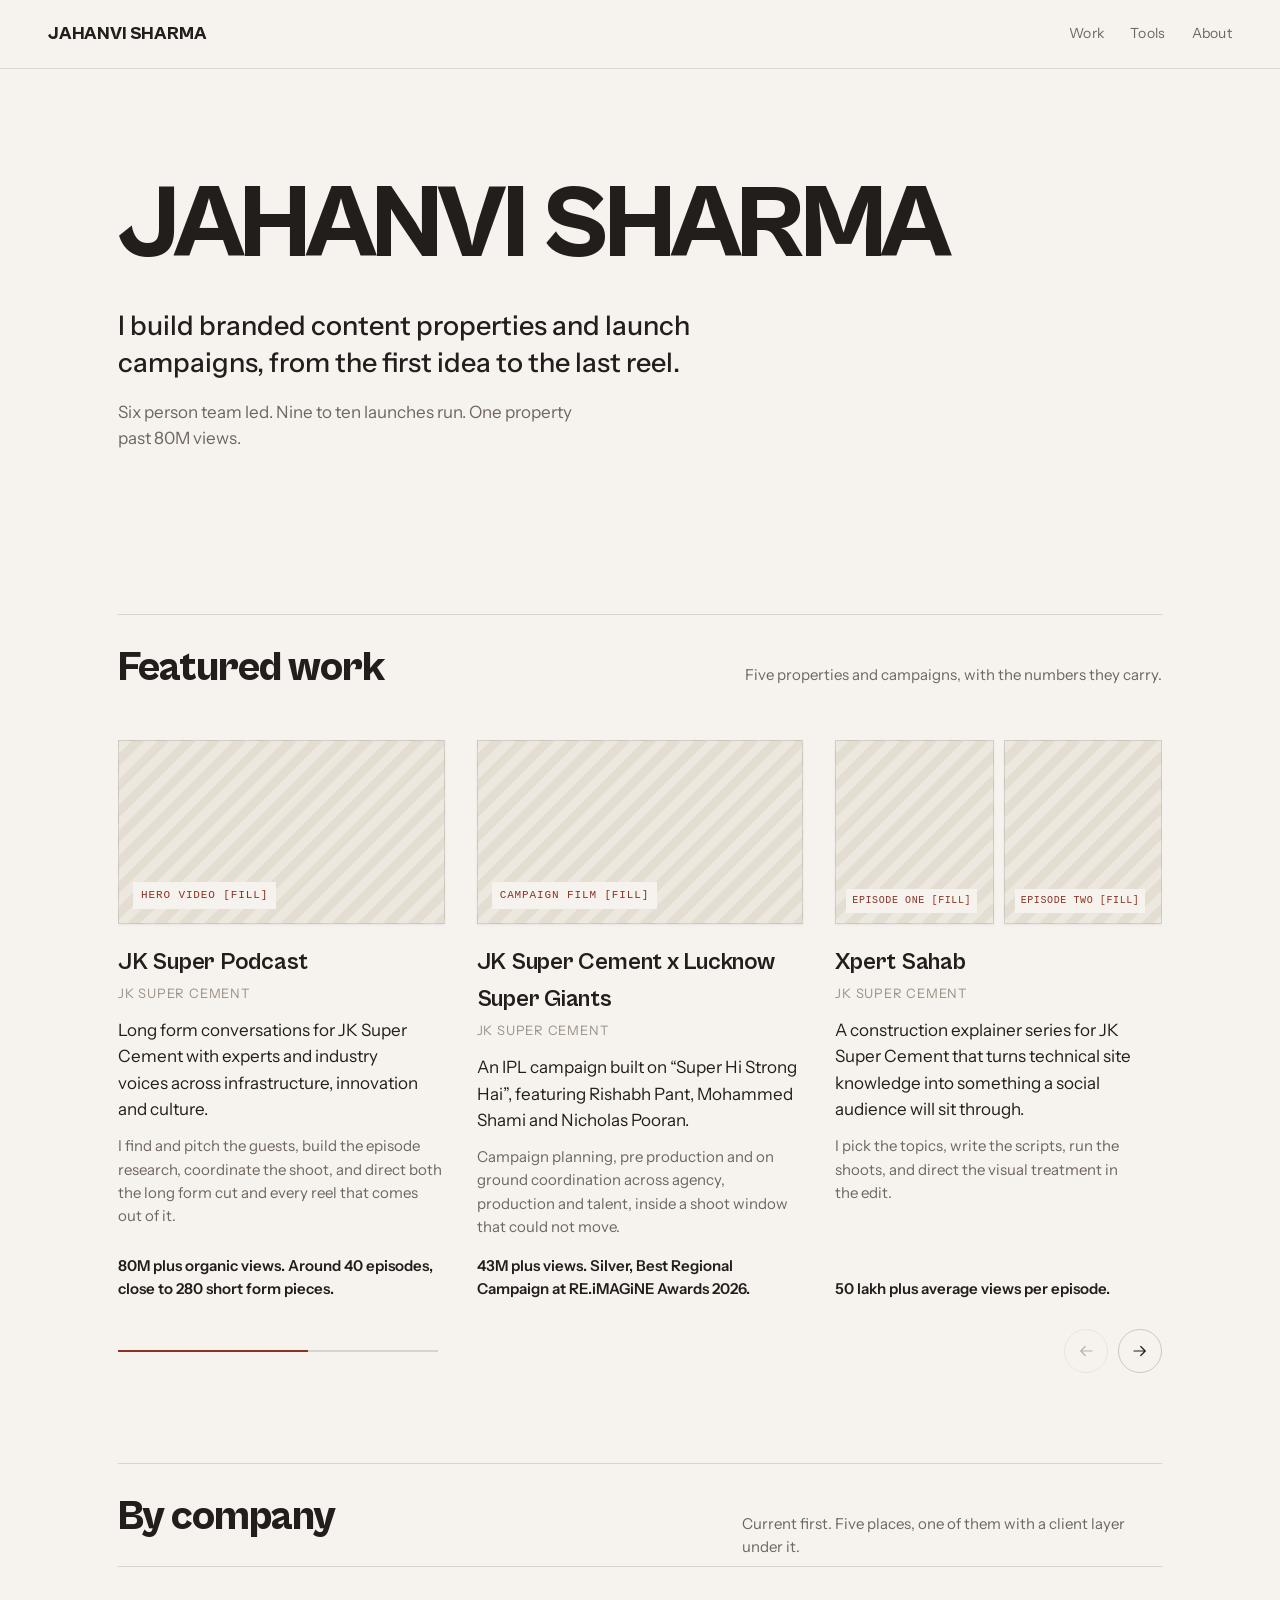
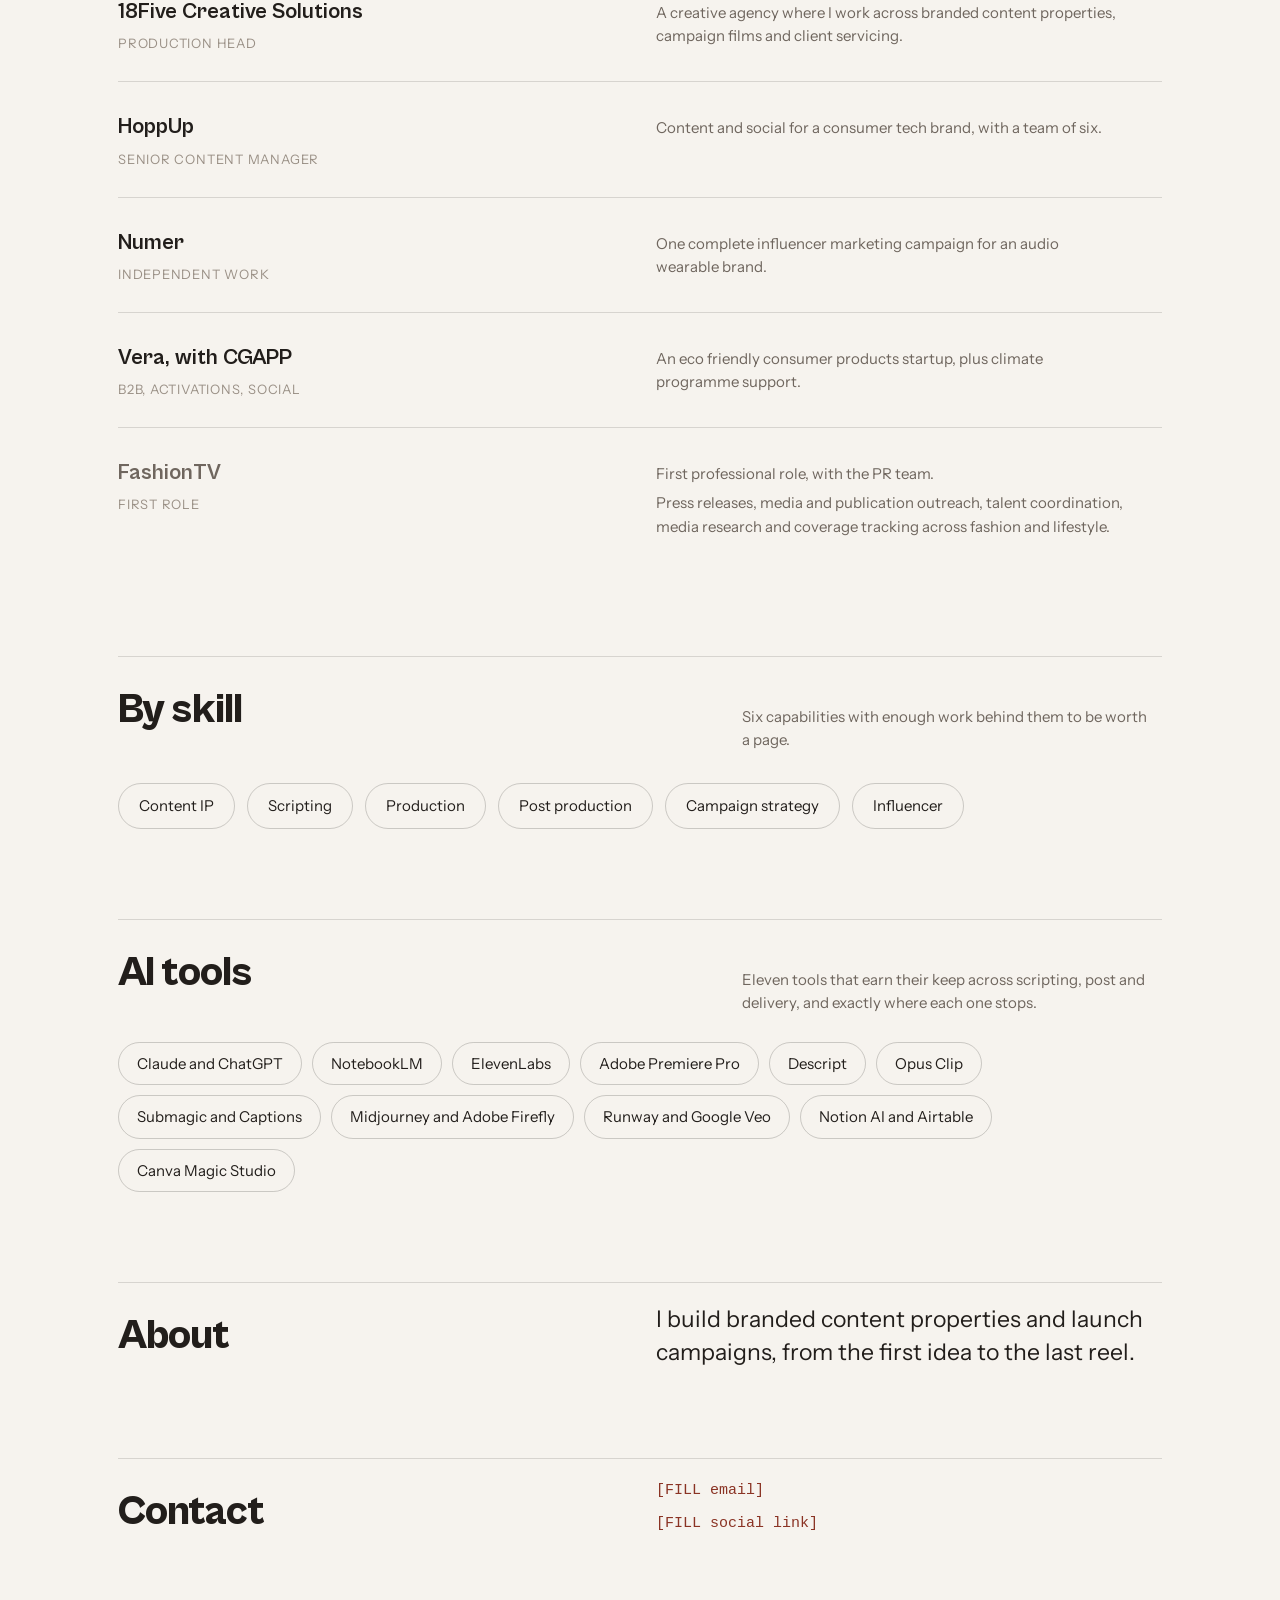
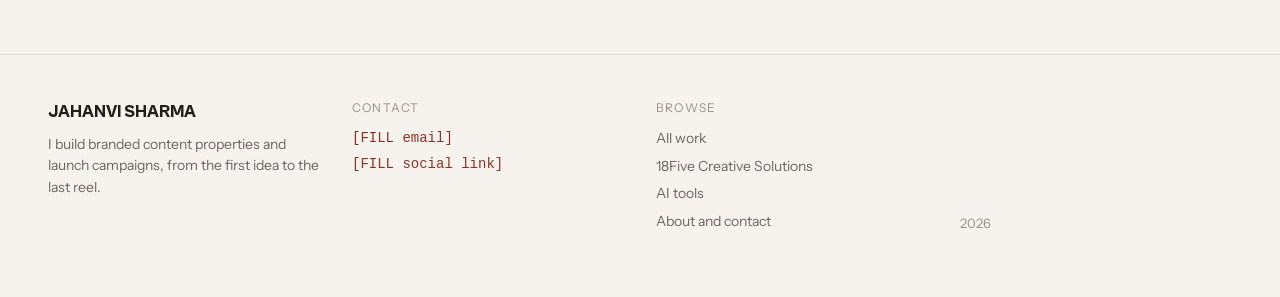
==== public/index.html @ f98a10fe "Turn Featured work into a carousel Replaces the two row grid of tiles with a horizontal slider. Scro" ====
<!doctype html>
<html lang="en-IN">
<head>
  <meta charset="utf-8">
  <meta name="viewport" content="width=device-width, initial-scale=1">
  <title>Jahanvi Sharma | Branded content and launch campaigns</title>
  <meta name="description" content="I build branded content properties and launch campaigns, from the first idea to the last reel.">
  <meta name="color-scheme" content="light">
  <meta name="theme-color" content="#f6f3ee">

  <meta property="og:type" content="website">
  <meta property="og:title" content="Jahanvi Sharma">
  <meta property="og:description" content="I build branded content properties and launch campaigns, from the first idea to the last reel.">
  <!-- The Netlify build writes the site address in front of this path (see netlify.toml). -->
  <meta property="og:image" content="%SITE_URL%/og-image.png">
  <meta property="og:image:width" content="1200">
  <meta property="og:image:height" content="630">
  <meta property="og:image:alt" content="Jahanvi Sharma. I build branded content properties and launch campaigns, from the first idea to the last reel.">
  <meta name="twitter:card" content="summary_large_image">

  <link rel="icon" href="favicon.ico" sizes="32x32">
  <link rel="icon" href="favicon.svg" type="image/svg+xml">
  <link rel="apple-touch-icon" href="apple-touch-icon.png">

  <link rel="preload" href="assets/fonts/cabinet-grotesk-800.woff2" as="font" type="font/woff2" crossorigin>
  <link rel="preload" href="assets/fonts/instrument-sans-latin.woff2" as="font" type="font/woff2" crossorigin>
  <link rel="stylesheet" href="assets/css/styles.css">
</head>
<body>
  <a class="skip-link" href="#main">Skip to content</a>

  <header class="site-header">
    <a class="brand" href="#top">Jahanvi Sharma</a>
    <nav class="site-nav" aria-label="Primary">
      <a href="#work">Work</a>
      <a href="#tools">Tools</a>
      <a href="#about">About</a>
    </nav>
  </header>

  <main id="main" class="container">
    <section class="hero rise">
      <h1 class="hero__title">Jahanvi Sharma</h1>
      <p class="hero__lede">I build branded content properties and launch campaigns, from the first idea to the last reel.</p>
      <p class="hero__meta">Six person team led. Nine to ten launches run. One property past 80M views.</p>
    </section>

    <section id="work" class="section work rise" style="--delay: 200ms">
      <div class="section-head">
        <h2 class="section-title">Featured work</h2>
        <p class="section-note">Five properties and campaigns, with the numbers they carry.</p>
      </div>

      <div class="carousel">
        <div class="carousel__track" id="work-track" role="group" aria-label="Featured work" tabindex="0">
          <article class="project">
            <div class="media">
              <span class="media__label">hero video [FILL]</span>
            </div>
            <h3 class="project__title">JK Super Podcast</h3>
            <p class="label">JK Super Cement</p>
            <p class="project__summary">Long form conversations for JK Super Cement with experts and industry voices across infrastructure, innovation and culture.</p>
            <p class="project__role">I find and pitch the guests, build the episode research, coordinate the shoot, and direct both the long form cut and every reel that comes out of it.</p>
            <p class="project__result">80M plus organic views. Around 40 episodes, close to 280 short form pieces.</p>
          </article>

          <article class="project">
            <div class="media">
              <span class="media__label">campaign film [FILL]</span>
            </div>
            <h3 class="project__title">JK Super Cement x Lucknow Super Giants</h3>
            <p class="label">JK Super Cement</p>
            <p class="project__summary">An IPL campaign built on “Super Hi Strong Hai”, featuring Rishabh Pant, Mohammed Shami and Nicholas Pooran.</p>
            <p class="project__role">Campaign planning, pre production and on ground coordination across agency, production and talent, inside a shoot window that could not move.</p>
            <p class="project__result">43M plus views. Silver, Best Regional Campaign at RE.iMAGiNE Awards 2026.</p>
          </article>

          <article class="project">
            <div class="media-pair">
              <div class="media">
                <span class="media__label">episode one [FILL]</span>
              </div>
              <div class="media">
                <span class="media__label">episode two [FILL]</span>
              </div>
            </div>
            <h3 class="project__title">Xpert Sahab</h3>
            <p class="label">JK Super Cement</p>
            <p class="project__summary">A construction explainer series for JK Super Cement that turns technical site knowledge into something a social audience will sit through.</p>
            <p class="project__role">I pick the topics, write the scripts, run the shoots, and direct the visual treatment in the edit.</p>
            <p class="project__result">50 lakh plus average views per episode.</p>
          </article>

          <article class="project">
            <div class="media">
              <span class="media__label">series film [FILL]</span>
            </div>
            <h3 class="project__title">Shade Shastra</h3>
            <p class="label">JK Maxx Paints</p>
            <p class="project__summary">An original series for JK Maxx Paints decoding the stories, psychology and cultural meaning behind colours.</p>
            <p class="project__role">Built the format from an open colour brief, then scripted the episodes, ran the shoots and directed the visual language.</p>
            <p class="project__result">Original property. 45 episodes.</p>
          </article>

          <article class="project">
            <div class="media">
              <span class="media__label">launch creative [FILL]</span>
            </div>
            <h3 class="project__title">HoppUp</h3>
            <p class="label">Senior Content Manager</p>
            <p class="project__summary">Led content and social for a consumer tech brand, managing a team of six across social media, content and video editing.</p>
            <p class="project__role">Ran nine to ten product launch campaigns end to end, from teaser through launch to sustenance, plus influencer and ad creative.</p>
            <p class="project__result">2K to 12K plus followers, grown organically.</p>
          </article>

          <!-- Off by default in the design. Remove "hidden" to feature Numer as a sixth card. -->
          <article class="project" hidden>
            <div class="media">
              <span class="media__label">creator content [FILL]</span>
            </div>
            <h3 class="project__title">Numer</h3>
            <p class="label">Independent work</p>
            <p class="project__summary">An audio wearable brand. I ran a complete influencer marketing campaign, from brief to execution.</p>
            <p class="project__role">Creator identification and shortlisting, campaign planning, briefs, coordination and review of deliverables.</p>
            <p class="project__result">Around 50 creators, including Techno Sapien and Lazy Tech.</p>
          </article>
        </div>

        <!-- Shown by carousel.js. Without scripting the track still scrolls and swipes. -->
        <div class="carousel__controls" hidden>
          <div class="carousel__progress"><span class="carousel__bar"></span></div>
          <div class="carousel__buttons">
            <button class="carousel__button carousel__button--prev" type="button" aria-controls="work-track" aria-label="Previous projects">
              <svg viewBox="0 0 24 24" width="18" height="18" fill="none" stroke="currentColor" stroke-width="1.6" stroke-linecap="round" stroke-linejoin="round" aria-hidden="true" focusable="false"><path d="M4 12h15M13 6l6 6-6 6"/></svg>
            </button>
            <button class="carousel__button" type="button" aria-controls="work-track" aria-label="Next projects">
              <svg viewBox="0 0 24 24" width="18" height="18" fill="none" stroke="currentColor" stroke-width="1.6" stroke-linecap="round" stroke-linejoin="round" aria-hidden="true" focusable="false"><path d="M4 12h15M13 6l6 6-6 6"/></svg>
            </button>
          </div>
        </div>
      </div>

      <!-- Points at a page that was not in the design export. Remove "hidden" once it exists. -->
      <p class="more" hidden><a class="text-link" href="work/">See all nine projects</a></p>
    </section>

    <section id="companies" class="section companies rise" style="--delay: 280ms">
      <div class="section-head">
        <h2 class="section-title">By company</h2>
        <p class="section-note">Current first. Five places, one of them with a client layer under it.</p>
      </div>

      <ul role="list">
        <li class="company">
          <div>
            <h3 class="company__name">18Five Creative Solutions</h3>
            <p class="label">Production Head</p>
          </div>
          <div class="company__about">
            <p>A creative agency where I work across branded content properties, campaign films and client servicing.</p>
          </div>
        </li>
        <li class="company">
          <div>
            <h3 class="company__name">HoppUp</h3>
            <p class="label">Senior Content Manager</p>
          </div>
          <div class="company__about">
            <p>Content and social for a consumer tech brand, with a team of six.</p>
          </div>
        </li>
        <li class="company">
          <div>
            <h3 class="company__name">Numer</h3>
            <p class="label">Independent work</p>
          </div>
          <div class="company__about">
            <p>One complete influencer marketing campaign for an audio wearable brand.</p>
          </div>
        </li>
        <li class="company">
          <div>
            <h3 class="company__name">Vera, with CGAPP</h3>
            <p class="label">B2B, activations, social</p>
          </div>
          <div class="company__about">
            <p>An eco friendly consumer products startup, plus climate programme support.</p>
          </div>
        </li>
        <li class="company">
          <div>
            <h3 class="company__name company__name--past">FashionTV</h3>
            <p class="label">First role</p>
          </div>
          <div class="company__about">
            <p>First professional role, with the PR team.</p>
            <p>Press releases, media and publication outreach, talent coordination, media research and coverage tracking across fashion and lifestyle.</p>
          </div>
        </li>
      </ul>
    </section>

    <section id="skills" class="section skills rise" style="--delay: 340ms">
      <div class="section-head">
        <h2 class="section-title">By skill</h2>
        <p class="section-note">Six capabilities with enough work behind them to be worth a page.</p>
      </div>

      <ul class="pills" role="list">
        <li class="pill">Content IP</li>
        <li class="pill">Scripting</li>
        <li class="pill">Production</li>
        <li class="pill">Post production</li>
        <li class="pill">Campaign strategy</li>
        <li class="pill">Influencer</li>
      </ul>
    </section>

    <section id="tools" class="section tools rise" style="--delay: 400ms">
      <div class="section-head">
        <h2 class="section-title">AI tools</h2>
        <p class="section-note">Eleven tools that earn their keep across scripting, post and delivery, and exactly where each one stops.</p>
      </div>

      <ul class="pills" role="list">
        <li class="pill">Claude and ChatGPT</li>
        <li class="pill">NotebookLM</li>
        <li class="pill">ElevenLabs</li>
        <li class="pill">Adobe Premiere Pro</li>
        <li class="pill">Descript</li>
        <li class="pill">Opus Clip</li>
        <li class="pill">Submagic and Captions</li>
        <li class="pill">Midjourney and Adobe Firefly</li>
        <li class="pill">Runway and Google Veo</li>
        <li class="pill">Notion AI and Airtable</li>
        <li class="pill">Canva Magic Studio</li>
      </ul>

      <!-- Points at a page that was not in the design export. Remove "hidden" once it exists. -->
      <p class="more" hidden><a class="text-link" href="tools/">How I use them</a></p>
    </section>

    <section id="about" class="section about rise" style="--delay: 460ms">
      <div class="split">
        <h2 class="section-title">About</h2>
        <div>
          <p class="about__text">I build branded content properties and launch campaigns, from the first idea to the last reel.</p>
          <!-- Points at a page that was not in the design export. Remove "hidden" once it exists. -->
          <p class="more" hidden><a class="text-link" href="about/">Read the longer version</a></p>
        </div>
      </div>
    </section>

    <section id="contact" class="section contact rise" style="--delay: 520ms">
      <div class="split">
        <h2 class="section-title">Contact</h2>
        <div>
          <p class="contact__line">[FILL email]</p>
          <p class="contact__line">[FILL social link]</p>
          <!-- Add the PDF at this path, then remove "hidden". -->
          <a class="button" href="assets/jahanvi-sharma-resume.pdf" download hidden>Download resume</a>
        </div>
      </div>
    </section>
  </main>

  <footer class="site-footer">
    <div>
      <p class="footer__name">Jahanvi Sharma</p>
      <p class="footer__tagline">I build branded content properties and launch campaigns, from the first idea to the last reel.</p>
    </div>
    <div class="footer__contact">
      <p class="footer__heading">Contact</p>
      <p class="footer__contact-line">[FILL email]</p>
      <p class="footer__contact-line">[FILL social link]</p>
    </div>
    <nav class="footer__links" aria-label="Footer">
      <p class="footer__heading">Browse</p>
      <a href="#work">All work</a>
      <a href="#companies">18Five Creative Solutions</a>
      <a href="#tools">AI tools</a>
      <a href="#about">About and contact</a>
    </nav>
    <div class="footer__year">
      <p>2026</p>
    </div>
  </footer>
  <script src="assets/js/carousel.js" defer></script>
</body>
</html>
---- public/assets/css/styles.css ----
/* Instrument Sans is a variable font: one file per subset covers 400 to 700. */
@font-face {
  font-family: "Instrument Sans";
  font-style: normal;
  font-weight: 400 700;
  font-display: swap;
  src: url("../fonts/instrument-sans-latin-ext.woff2") format("woff2");
  unicode-range: U+0100-02BA, U+02BD-02C5, U+02C7-02CC, U+02CE-02D7, U+02DD-02FF, U+0304, U+0308, U+0329, U+1D00-1DBF, U+1E00-1E9F, U+1EF2-1EFF, U+2020, U+20A0-20AB, U+20AD-20C0, U+2113, U+2C60-2C7F, U+A720-A7FF;
}

@font-face {
  font-family: "Instrument Sans";
  font-style: normal;
  font-weight: 400 700;
  font-display: swap;
  src: url("../fonts/instrument-sans-latin.woff2") format("woff2");
  unicode-range: U+0000-00FF, U+0131, U+0152-0153, U+02BB-02BC, U+02C6, U+02DA, U+02DC, U+0304, U+0308, U+0329, U+2000-206F, U+20AC, U+2122, U+2191, U+2193, U+2212, U+2215, U+FEFF, U+FFFD;
}

@font-face {
  font-family: "Cabinet Grotesk";
  font-style: normal;
  font-weight: 700;
  font-display: swap;
  src: url("../fonts/cabinet-grotesk-700.woff2") format("woff2");
}

@font-face {
  font-family: "Cabinet Grotesk";
  font-style: normal;
  font-weight: 800;
  font-display: swap;
  src: url("../fonts/cabinet-grotesk-800.woff2") format("woff2");
}

:root {
  --bg: #f6f3ee;
  --fg: #221e1b;
  --accent: #8a3324;
  --muted: #6f665e;
  --subtle: #9a9086;
  --tint: #efe9e0;
  --stripe-a: #ece7df;
  --stripe-b: #e3ddd2;
  --rule: rgba(34, 30, 27, 0.14);
  --rule-light: rgba(34, 30, 27, 0.12);
  --outline: rgba(34, 30, 27, 0.2);

  --font-display: "Cabinet Grotesk", "Instrument Sans", sans-serif;
  --font-body: "Instrument Sans", ui-sans-serif, system-ui, sans-serif;
  --font-mono: ui-monospace, SFMono-Regular, Menlo, Consolas, "Liberation Mono", monospace;

  --gutter: clamp(24px, 5vw, 48px);
  --ease-out: cubic-bezier(0.2, 0.7, 0.2, 1);
}

/* Base */

*,
*::before,
*::after {
  box-sizing: border-box;
}

[hidden] {
  display: none !important;
}

html {
  -webkit-text-size-adjust: 100%;
  text-size-adjust: 100%;
}

@media (prefers-reduced-motion: no-preference) {
  html {
    scroll-behavior: smooth;
  }
}

body {
  margin: 0;
  background: var(--bg);
  color: var(--fg);
  font-family: var(--font-body);
  font-size: 17px;
  line-height: 1.55;
  text-wrap: pretty;
  -webkit-font-smoothing: antialiased;
  -moz-osx-font-smoothing: grayscale;
}

h1,
h2,
h3,
p {
  margin: 0;
}

ul {
  margin: 0;
  padding: 0;
  list-style: none;
}

a {
  color: inherit;
  text-decoration: none;
}

a:hover {
  color: var(--accent);
}

:focus-visible {
  outline: 2px solid var(--accent);
  outline-offset: 3px;
}

.skip-link {
  position: absolute;
  top: 12px;
  left: 12px;
  z-index: 10;
  padding: 10px 16px;
  background: var(--fg);
  color: var(--bg);
  font-size: 14px;
  transform: translateY(-200%);
}

.skip-link:focus {
  transform: none;
}

.skip-link:hover {
  color: var(--bg);
}

@keyframes rise {
  from {
    opacity: 0;
    transform: translateY(20px);
  }
  to {
    opacity: 1;
    transform: none;
  }
}

.rise {
  animation: rise 700ms var(--ease-out) both;
  animation-delay: var(--delay, 0ms);
}

@media (prefers-reduced-motion: reduce) {
  .rise {
    animation: none;
  }
}

/* Header */

.site-header {
  display: flex;
  flex-wrap: wrap;
  align-items: center;
  justify-content: space-between;
  gap: 24px;
  padding: 20px var(--gutter);
  border-bottom: 1px solid var(--rule-light);
}

.brand {
  font-family: var(--font-display);
  font-weight: 800;
  font-size: 18px;
  letter-spacing: -0.01em;
  text-transform: uppercase;
}

.site-nav {
  display: flex;
  gap: 26px;
  color: var(--muted);
  font-size: 14px;
  letter-spacing: 0.02em;
}

/* Layout */

.container {
  max-width: 1140px;
  margin: 0 auto;
  padding: 0 var(--gutter);
}

.section {
  padding-top: clamp(72px, 10vh, 120px);
}

.section-head {
  display: flex;
  flex-wrap: wrap;
  align-items: baseline;
  justify-content: space-between;
  gap: 12px 32px;
  margin-bottom: 40px;
  padding-top: 20px;
  border-top: 1px solid var(--rule);
}

.companies .section-head {
  margin-bottom: 8px;
}

.skills .section-head {
  margin-bottom: 32px;
}

.tools .section-head {
  margin-bottom: 28px;
}

.section-title {
  font-family: var(--font-display);
  font-weight: 800;
  font-size: clamp(28px, 4vw, 42px);
  letter-spacing: -0.02em;
}

.section-note {
  max-width: 42ch;
  color: var(--muted);
  font-size: 15px;
}

/* A heading on the left, content on the right. Used by About and Contact. */
.split {
  display: grid;
  grid-template-columns: repeat(auto-fit, minmax(min(280px, 100%), 1fr));
  gap: 32px;
  padding-top: 20px;
  border-top: 1px solid var(--rule);
}

.label {
  color: var(--subtle);
  font-size: 13px;
  letter-spacing: 0.06em;
  text-transform: uppercase;
}

.text-link {
  padding-bottom: 2px;
  border-bottom: 1px solid var(--accent);
  color: var(--accent);
}

.more {
  font-size: 15px;
}

/* Hero */

.hero {
  padding: clamp(72px, 12vh, 140px) 0 clamp(56px, 8vh, 96px);
}

.hero__title {
  max-width: 14ch;
  margin-bottom: 32px;
  font-family: var(--font-display);
  font-weight: 800;
  font-size: clamp(48px, 9vw, 104px);
  line-height: 0.94;
  letter-spacing: -0.03em;
  text-transform: uppercase;
}

.hero__lede {
  max-width: 34ch;
  margin-bottom: 18px;
  font-size: clamp(20px, 2.4vw, 27px);
  font-weight: 500;
  line-height: 1.38;
}

.hero__meta {
  max-width: 44ch;
  color: var(--muted);
}

/* Featured work */

/* Carousel. Scrolling and snapping are native, so it works without scripting;
   carousel.js adds the buttons and the progress bar. --cards is how many fit. */
.carousel {
  --cards: 1;
  --card-gap: 32px;
}

@media (min-width: 700px) {
  .carousel {
    --cards: 2;
  }
}

@media (min-width: 1060px) {
  .carousel {
    --cards: 3;
  }
}

.carousel__track {
  position: relative;
  display: flex;
  align-items: start;
  gap: var(--card-gap);
  overflow-x: auto;
  overflow-y: hidden;
  scroll-snap-type: x mandatory;
  overscroll-behavior-inline: contain;
}

/* With more than one card in view, match their heights so the result lines
   sit on one line, as they do in the design. One card in view needs no
   alignment, and stretching would strand the result line at the bottom. */
@media (min-width: 700px) {
  .carousel__track {
    align-items: stretch;
  }
}

@media (prefers-reduced-motion: no-preference) {
  .carousel__track {
    scroll-behavior: smooth;
  }
}

/* The native scrollbar goes only once the buttons and progress bar replace it. */
.carousel.is-ready .carousel__track {
  scrollbar-width: none;
}

.carousel.is-ready .carousel__track::-webkit-scrollbar {
  display: none;
}

.carousel__track > .project {
  flex: 0 0 calc((100% - (var(--cards) - 1) * var(--card-gap)) / var(--cards));
  scroll-snap-align: start;
}

.carousel__controls {
  display: flex;
  align-items: center;
  justify-content: space-between;
  gap: 24px;
  margin-top: 28px;
}

.carousel__progress {
  position: relative;
  flex: 1;
  max-width: 320px;
  height: 2px;
  background: var(--rule);
}

.carousel__bar {
  position: absolute;
  top: 0;
  bottom: 0;
  left: 0;
  width: 100%;
  background: var(--accent);
}

.carousel__buttons {
  display: flex;
  gap: 10px;
}

.carousel__button {
  display: grid;
  place-items: center;
  width: 44px;
  height: 44px;
  padding: 0;
  border: 1px solid var(--outline);
  border-radius: 999px;
  background: none;
  color: inherit;
  cursor: pointer;
  transition: background-color 200ms ease, color 200ms ease, opacity 200ms ease;
}

.carousel__button:hover:not(:disabled) {
  background: var(--tint);
  color: var(--accent);
}

.carousel__button:disabled {
  opacity: 0.3;
  cursor: default;
}

.carousel__button--prev svg {
  transform: rotate(180deg);
}

.project {
  display: flex;
  flex-direction: column;
}

.project__title {
  margin: 20px 0 2px;
  font-family: var(--font-display);
  font-weight: 700;
  font-size: clamp(21px, 2.4vw, 24px);
  letter-spacing: -0.01em;
}

.project .label {
  margin-bottom: 14px;
}

.project__summary {
  max-width: 52ch;
  margin-bottom: 12px;
}

.project__role {
  max-width: 58ch;
  margin-bottom: 16px;
  color: var(--muted);
  font-size: 15px;
}

.project__result {
  margin-top: auto;
  font-size: 15px;
  font-weight: 600;
}

.work .more {
  margin-top: 36px;
}

/* A 16:9 frame. Holds a placeholder label until a real image, video or embed goes in. */
.media {
  position: relative;
  display: flex;
  align-items: flex-end;
  aspect-ratio: 16 / 9;
  padding: 14px;
  overflow: hidden;
  background: repeating-linear-gradient(135deg, var(--stripe-a) 0 9px, var(--stripe-b) 9px 18px);
  border: 1px solid var(--rule-light);
  box-shadow: 0 1px 2px rgba(34, 30, 27, 0.06);
}

.media > img,
.media > video,
.media > iframe {
  position: absolute;
  inset: 0;
  width: 100%;
  height: 100%;
  border: 0;
  object-fit: cover;
}

.media__label {
  padding: 5px 8px;
  background: var(--bg);
  color: var(--accent);
  font-family: var(--font-mono);
  font-size: 11px;
  letter-spacing: 0.08em;
  text-transform: uppercase;
}

.media-pair {
  display: grid;
  grid-template-columns: 1fr 1fr;
  gap: 10px;
  aspect-ratio: 16 / 9;
}

.media-pair > .media {
  aspect-ratio: auto;
  padding: 10px;
}

.media-pair .media__label {
  padding: 4px 6px;
  font-size: 10px;
  letter-spacing: 0.06em;
}

/* By company */

.company {
  display: grid;
  grid-template-columns: repeat(auto-fit, minmax(min(260px, 100%), 1fr));
  align-items: baseline;
  gap: 8px 32px;
  padding: 28px 0;
  border-top: 1px solid var(--rule);
}

.company__name {
  margin-bottom: 4px;
  font-family: var(--font-display);
  font-weight: 700;
  font-size: 22px;
}

.company__name--past {
  color: var(--muted);
}

.company__about p {
  max-width: 52ch;
  color: var(--muted);
  font-size: 15px;
}

.company__about p + p {
  margin-top: 6px;
}

/* Skills and tools */

.pills {
  display: flex;
  flex-wrap: wrap;
  gap: 12px;
}

.pill {
  padding: 10px 20px;
  border: 1px solid var(--outline);
  border-radius: 999px;
  font-size: 15px;
}

a.pill {
  transition: background-color 200ms ease;
}

a.pill:hover {
  background: var(--tint);
}

.tools .pills {
  gap: 10px;
}

.tools .pill {
  padding: 9px 18px;
  white-space: nowrap;
}

.tools .more {
  margin-top: 26px;
}

/* About and contact */

.about__text {
  max-width: 38ch;
  font-size: clamp(19px, 2vw, 23px);
  line-height: 1.42;
}

.about .more {
  margin-top: 18px;
}

.contact__line {
  color: var(--accent);
  font-family: var(--font-mono);
  font-size: 15px;
}

.contact__line + .contact__line {
  margin-top: 10px;
}

.contact .button {
  margin-top: 24px;
}

.button {
  display: inline-block;
  padding: 13px 24px;
  background: var(--fg);
  color: var(--bg);
  font-size: 15px;
  font-weight: 500;
  transition: background-color 200ms ease;
}

.button:hover {
  background: var(--accent);
  color: var(--bg);
}

/* Footer */

.site-footer {
  display: grid;
  grid-template-columns: repeat(auto-fit, minmax(min(200px, 100%), 1fr));
  gap: 32px;
  margin-top: 110px;
  padding: 44px var(--gutter) 64px;
  border-top: 1px solid var(--rule-light);
}

.footer__name {
  margin-bottom: 8px;
  font-family: var(--font-display);
  font-weight: 800;
  font-size: 17px;
  text-transform: uppercase;
}

.footer__tagline {
  max-width: 32ch;
  color: var(--muted);
  font-size: 14px;
}

.footer__heading {
  margin-bottom: 10px;
  color: var(--subtle);
  font-size: 12px;
  letter-spacing: 0.1em;
  text-transform: uppercase;
}

.footer__contact-line {
  color: var(--accent);
  font-family: var(--font-mono);
  font-size: 14px;
}

.footer__contact-line + .footer__contact-line {
  margin-top: 4px;
}

.footer__links {
  display: flex;
  flex-direction: column;
  gap: 6px;
  color: var(--muted);
  font-size: 14px;
}

.footer__links .footer__heading {
  margin-bottom: 4px;
}

.footer__year {
  display: flex;
  align-items: flex-end;
  color: var(--subtle);
  font-size: 13px;
}
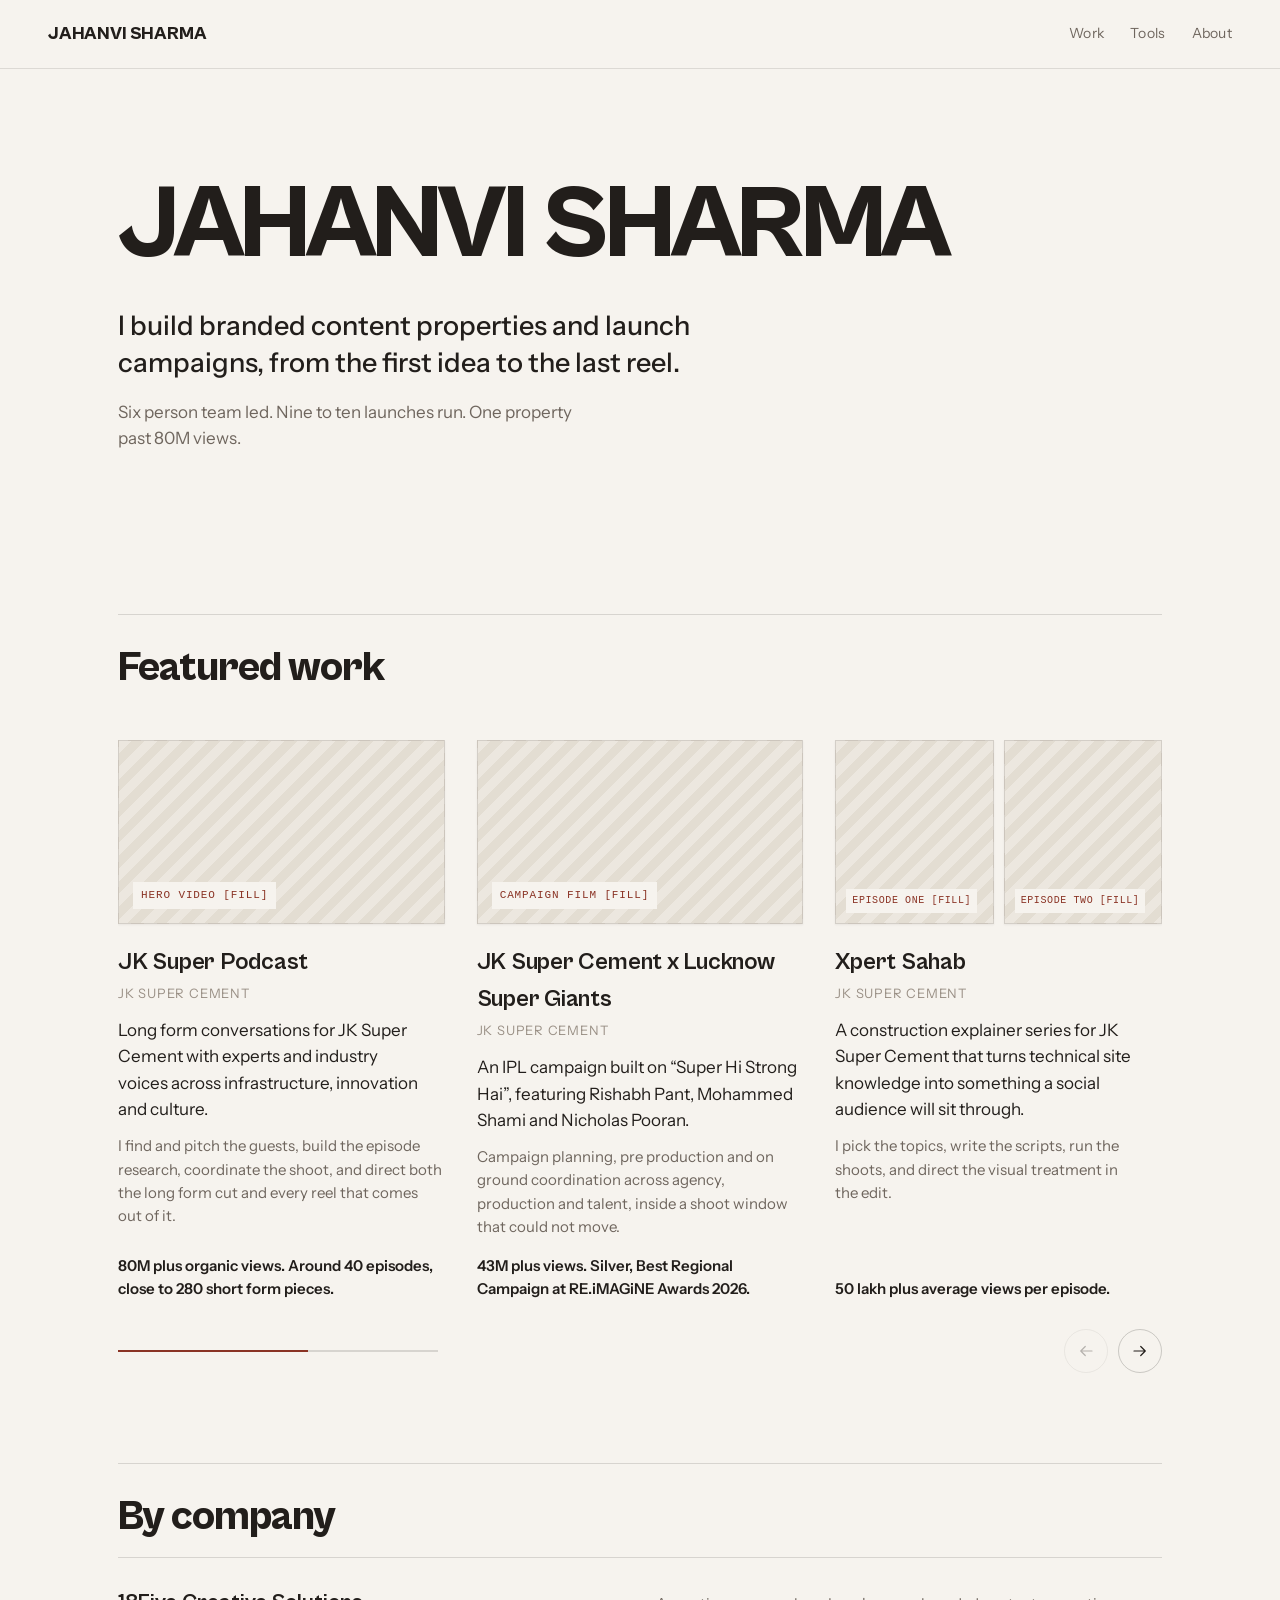
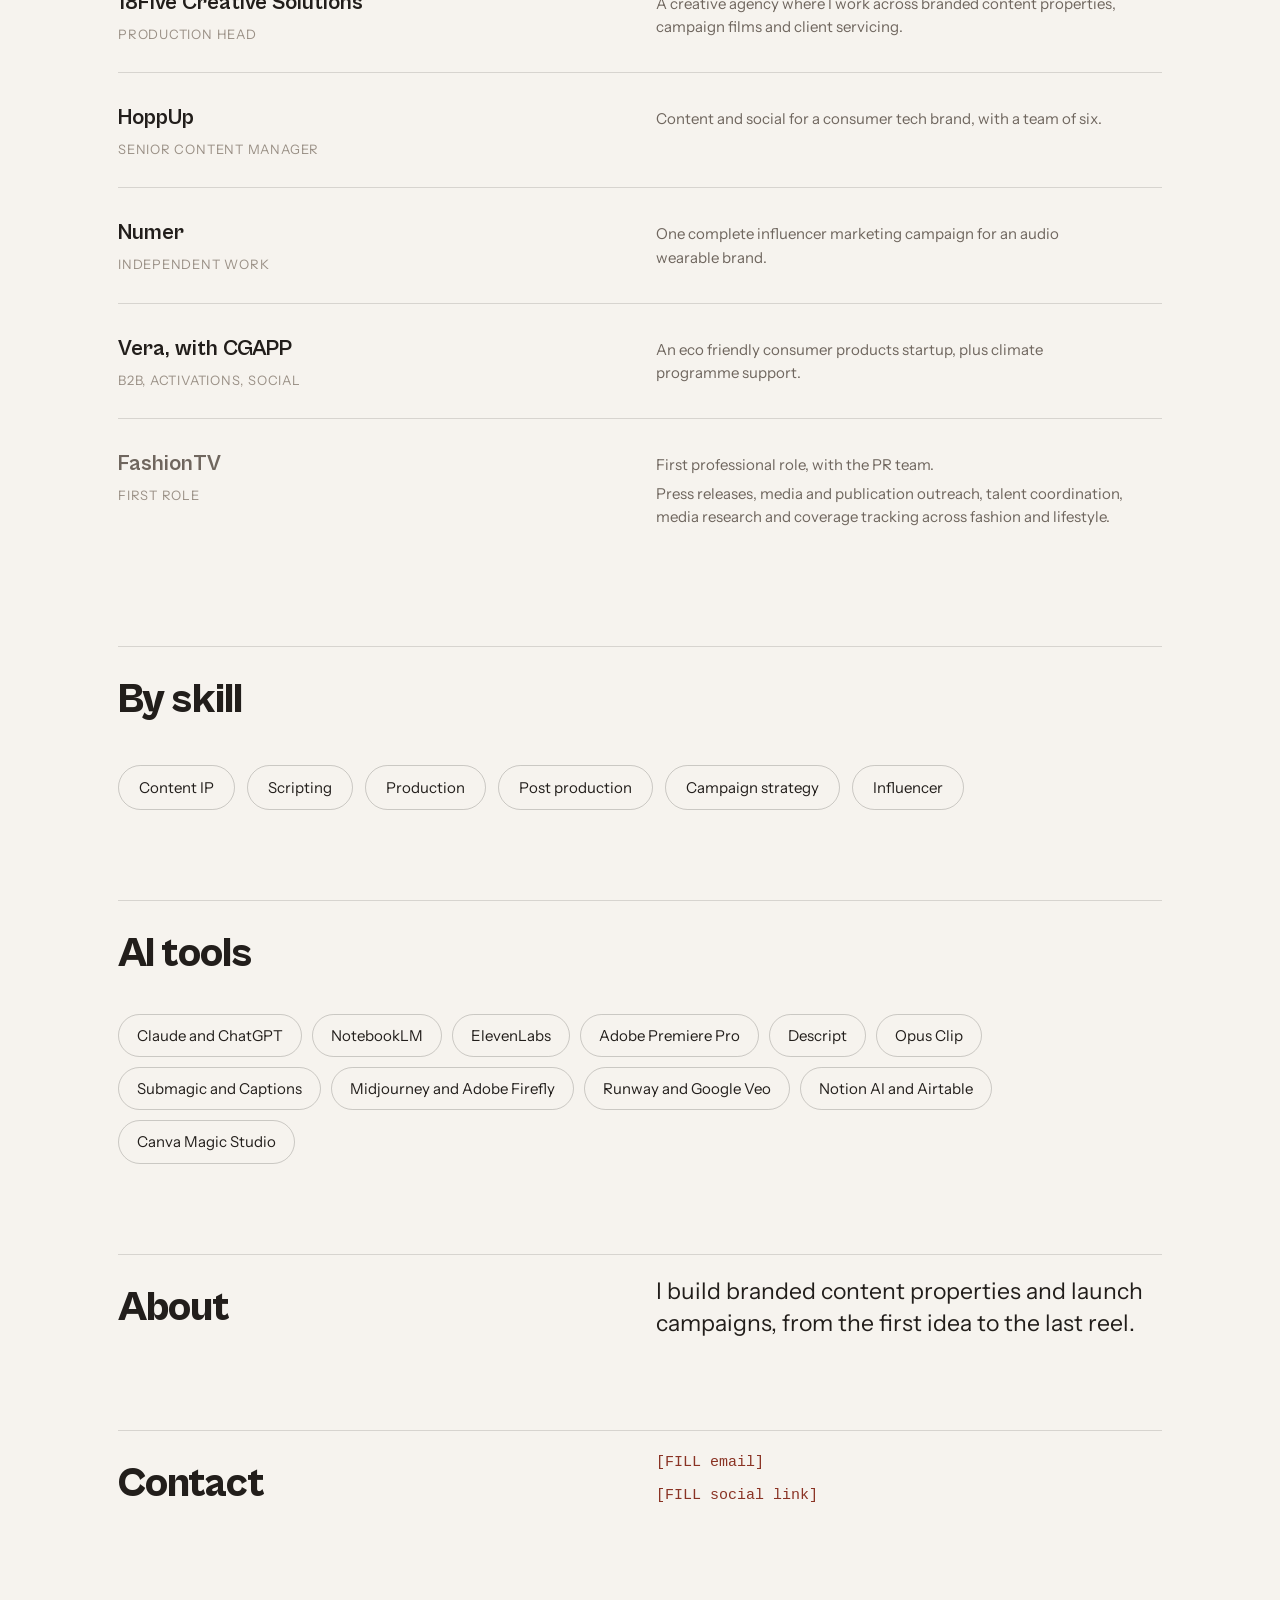
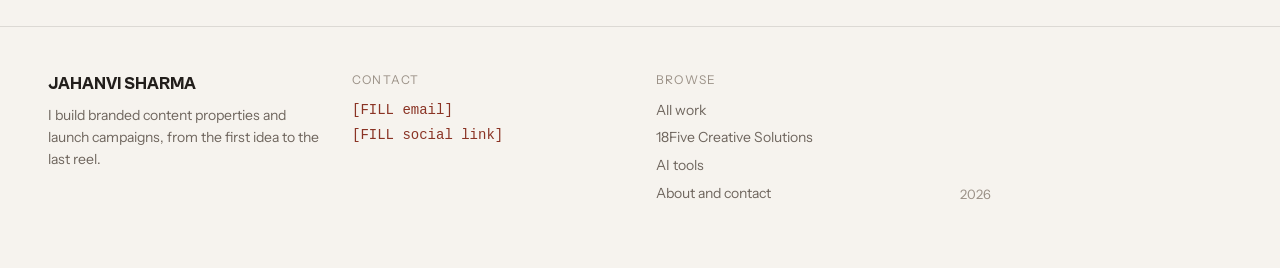
==== commit 6db20f34: "Remove the four section notes Drops the one line notes beside Featured work, By company, By skill an" ====
--- a/public/index.html
+++ b/public/index.html
@@ -48,7 +48,6 @@
     <section id="work" class="section work rise" style="--delay: 200ms">
       <div class="section-head">
         <h2 class="section-title">Featured work</h2>
-        <p class="section-note">Five properties and campaigns, with the numbers they carry.</p>
       </div>
 
       <div class="carousel">
@@ -147,7 +146,6 @@
     <section id="companies" class="section companies rise" style="--delay: 280ms">
       <div class="section-head">
         <h2 class="section-title">By company</h2>
-        <p class="section-note">Current first. Five places, one of them with a client layer under it.</p>
       </div>
 
       <ul role="list">
@@ -203,7 +201,6 @@
     <section id="skills" class="section skills rise" style="--delay: 340ms">
       <div class="section-head">
         <h2 class="section-title">By skill</h2>
-        <p class="section-note">Six capabilities with enough work behind them to be worth a page.</p>
       </div>
 
       <ul class="pills" role="list">
@@ -219,7 +216,6 @@
     <section id="tools" class="section tools rise" style="--delay: 400ms">
       <div class="section-head">
         <h2 class="section-title">AI tools</h2>
-        <p class="section-note">Eleven tools that earn their keep across scripting, post and delivery, and exactly where each one stops.</p>
       </div>
 
       <ul class="pills" role="list">
--- a/public/assets/css/styles.css
+++ b/public/assets/css/styles.css
@@ -228,12 +228,6 @@
   letter-spacing: -0.02em;
 }
 
-.section-note {
-  max-width: 42ch;
-  color: var(--muted);
-  font-size: 15px;
-}
-
 /* A heading on the left, content on the right. Used by About and Contact. */
 .split {
   display: grid;
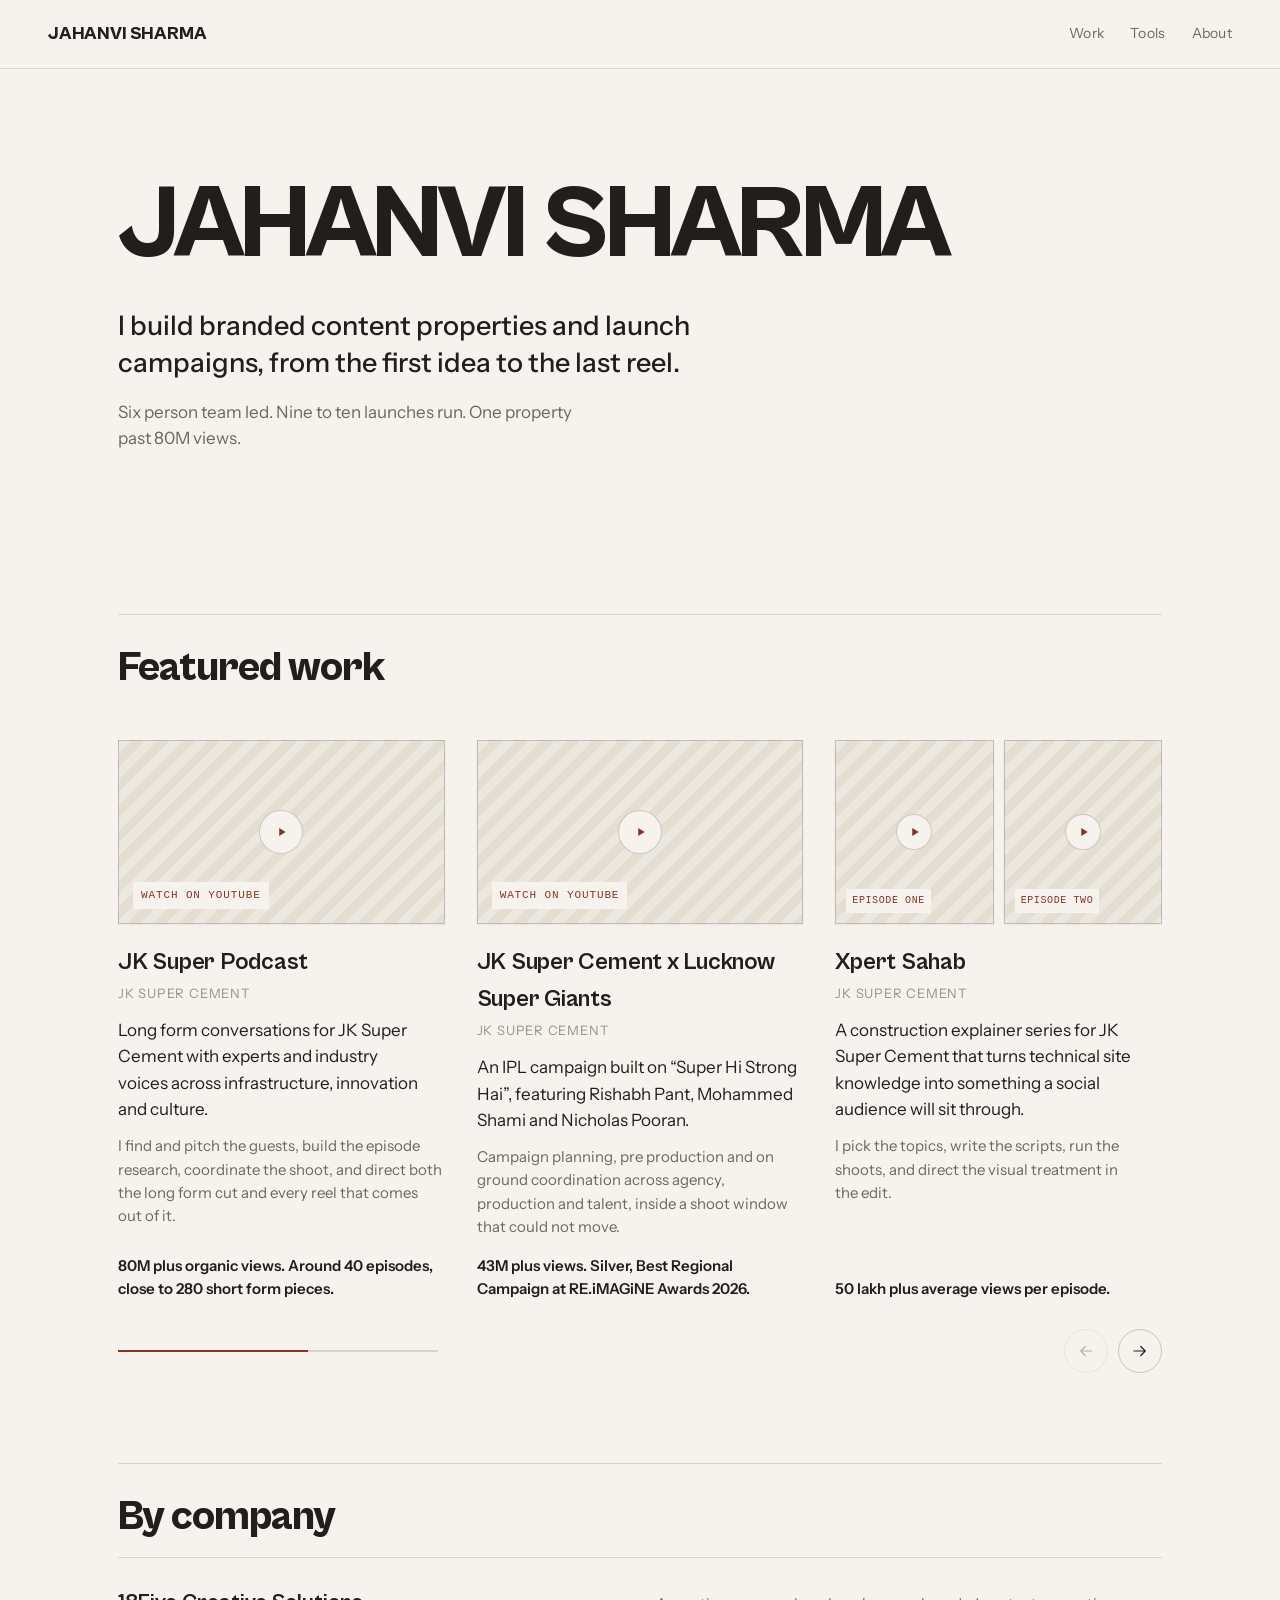
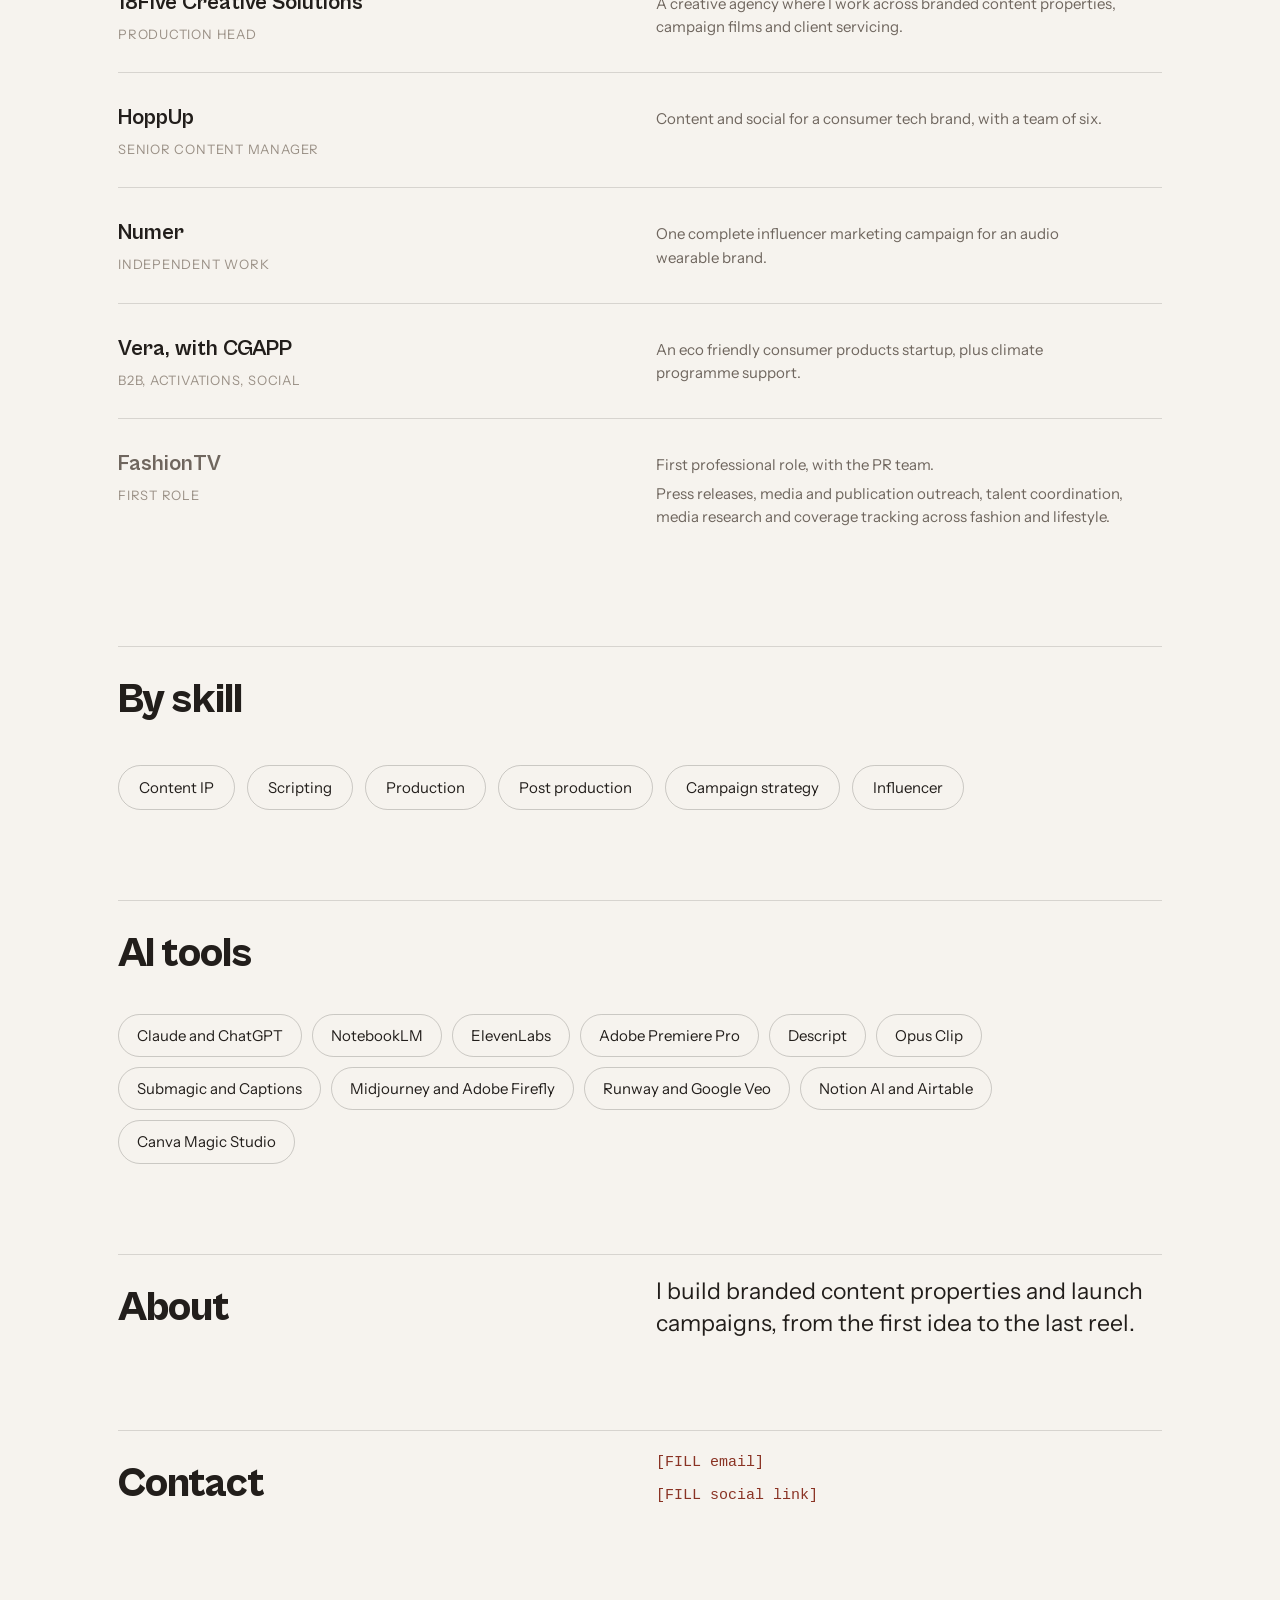
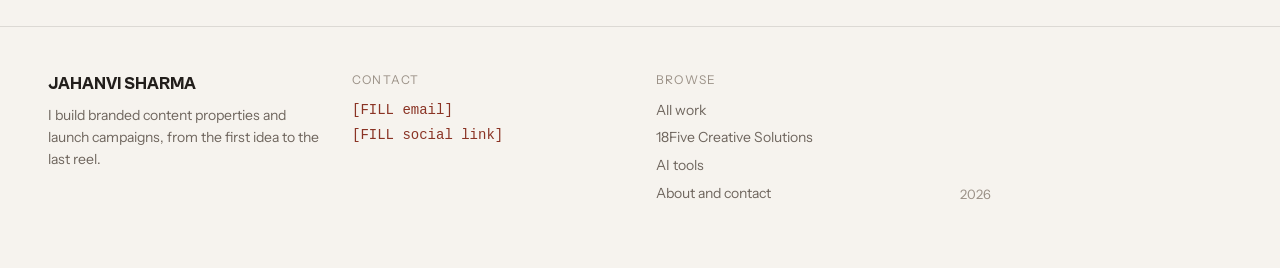
==== commit be68701f: "Link the Featured work tiles to the videos Each frame is now a link that opens the video in a new ta" ====
--- a/public/index.html
+++ b/public/index.html
@@ -53,9 +53,10 @@
       <div class="carousel">
         <div class="carousel__track" id="work-track" role="group" aria-label="Featured work" tabindex="0">
           <article class="project">
-            <div class="media">
-              <span class="media__label">hero video [FILL]</span>
-            </div>
+            <a class="media media--video" href="https://youtu.be/ddx1oO6apdE?si=dN4qCeoGXdo1C8Cg" target="_blank" rel="noopener" aria-label="JK Super Podcast, watch on YouTube">
+              <span class="media__play" aria-hidden="true"><svg viewBox="0 0 24 24" width="14" height="14" fill="currentColor" focusable="false"><path d="M9 5 L20 12 L9 19 Z"/></svg></span>
+              <span class="media__label">watch on youtube</span>
+            </a>
             <h3 class="project__title">JK Super Podcast</h3>
             <p class="label">JK Super Cement</p>
             <p class="project__summary">Long form conversations for JK Super Cement with experts and industry voices across infrastructure, innovation and culture.</p>
@@ -64,9 +65,10 @@
           </article>
 
           <article class="project">
-            <div class="media">
-              <span class="media__label">campaign film [FILL]</span>
-            </div>
+            <a class="media media--video" href="https://youtu.be/uumcrn82_vA?si=FRhWLpIE4c93MDBk" target="_blank" rel="noopener" aria-label="JK Super Cement x Lucknow Super Giants, watch on YouTube">
+              <span class="media__play" aria-hidden="true"><svg viewBox="0 0 24 24" width="14" height="14" fill="currentColor" focusable="false"><path d="M9 5 L20 12 L9 19 Z"/></svg></span>
+              <span class="media__label">watch on youtube</span>
+            </a>
             <h3 class="project__title">JK Super Cement x Lucknow Super Giants</h3>
             <p class="label">JK Super Cement</p>
             <p class="project__summary">An IPL campaign built on “Super Hi Strong Hai”, featuring Rishabh Pant, Mohammed Shami and Nicholas Pooran.</p>
@@ -76,12 +78,14 @@
 
           <article class="project">
             <div class="media-pair">
-              <div class="media">
-                <span class="media__label">episode one [FILL]</span>
-              </div>
-              <div class="media">
-                <span class="media__label">episode two [FILL]</span>
-              </div>
+              <a class="media media--video" href="https://www.instagram.com/reel/DdJTu8vgaIH/?stkn=aWw5eWtjdHZwdGZ3" target="_blank" rel="noopener" aria-label="Xpert Sahab, episode one on Instagram">
+                <span class="media__play" aria-hidden="true"><svg viewBox="0 0 24 24" width="14" height="14" fill="currentColor" focusable="false"><path d="M9 5 L20 12 L9 19 Z"/></svg></span>
+                <span class="media__label">episode one</span>
+              </a>
+              <a class="media media--video" href="https://www.instagram.com/reel/DdTm3ACDB7O/?stkn=YnAyNHpwa2l2MWo3" target="_blank" rel="noopener" aria-label="Xpert Sahab, episode two on Instagram">
+                <span class="media__play" aria-hidden="true"><svg viewBox="0 0 24 24" width="14" height="14" fill="currentColor" focusable="false"><path d="M9 5 L20 12 L9 19 Z"/></svg></span>
+                <span class="media__label">episode two</span>
+              </a>
             </div>
             <h3 class="project__title">Xpert Sahab</h3>
             <p class="label">JK Super Cement</p>
@@ -91,8 +95,15 @@
           </article>
 
           <article class="project">
-            <div class="media">
-              <span class="media__label">series film [FILL]</span>
+            <div class="media-pair">
+              <a class="media media--video" href="https://www.instagram.com/reel/DbSuRsUBbjF/?stkn=MWNicXVsNm8zMmwzZA==" target="_blank" rel="noopener" aria-label="Shade Shastra, episode one on Instagram">
+                <span class="media__play" aria-hidden="true"><svg viewBox="0 0 24 24" width="14" height="14" fill="currentColor" focusable="false"><path d="M9 5 L20 12 L9 19 Z"/></svg></span>
+                <span class="media__label">episode one</span>
+              </a>
+              <a class="media media--video" href="https://www.instagram.com/reel/DXQ48GmgWF5/?stkn=MWo5aW92cml5ODB6cw==" target="_blank" rel="noopener" aria-label="Shade Shastra, episode two on Instagram">
+                <span class="media__play" aria-hidden="true"><svg viewBox="0 0 24 24" width="14" height="14" fill="currentColor" focusable="false"><path d="M9 5 L20 12 L9 19 Z"/></svg></span>
+                <span class="media__label">episode two</span>
+              </a>
             </div>
             <h3 class="project__title">Shade Shastra</h3>
             <p class="label">JK Maxx Paints</p>
@@ -102,9 +113,10 @@
           </article>
 
           <article class="project">
-            <div class="media">
-              <span class="media__label">launch creative [FILL]</span>
-            </div>
+            <a class="media media--video" href="https://www.instagram.com/reel/CvYpdHKhxia/?stkn=MW8zZXA2aTNla2RyMA==" target="_blank" rel="noopener" aria-label="HoppUp, watch on Instagram">
+              <span class="media__play" aria-hidden="true"><svg viewBox="0 0 24 24" width="14" height="14" fill="currentColor" focusable="false"><path d="M9 5 L20 12 L9 19 Z"/></svg></span>
+              <span class="media__label">watch on instagram</span>
+            </a>
             <h3 class="project__title">HoppUp</h3>
             <p class="label">Senior Content Manager</p>
             <p class="project__summary">Led content and social for a consumer tech brand, managing a team of six across social media, content and video editing.</p>
--- a/public/assets/css/styles.css
+++ b/public/assets/css/styles.css
@@ -467,6 +467,8 @@
 }
 
 .media__label {
+  position: relative;
+  z-index: 1;
   padding: 5px 8px;
   background: var(--bg);
   color: var(--accent);
@@ -474,6 +476,42 @@
   font-size: 11px;
   letter-spacing: 0.08em;
   text-transform: uppercase;
+}
+
+/* A frame that opens the video on YouTube or Instagram. */
+.media--video {
+  border-color: var(--outline);
+  transition: border-color 200ms ease;
+}
+
+.media__play {
+  position: absolute;
+  z-index: 1;
+  inset: 0;
+  display: grid;
+  place-items: center;
+  width: 44px;
+  height: 44px;
+  margin: auto;
+  border: 1px solid var(--outline);
+  border-radius: 999px;
+  background: var(--bg);
+  color: var(--accent);
+  transition: background-color 200ms ease, color 200ms ease;
+}
+
+.media-pair .media__play {
+  width: 36px;
+  height: 36px;
+}
+
+.media--video:hover {
+  border-color: var(--accent);
+}
+
+.media--video:hover .media__play {
+  background: var(--accent);
+  color: var(--bg);
 }
 
 .media-pair {
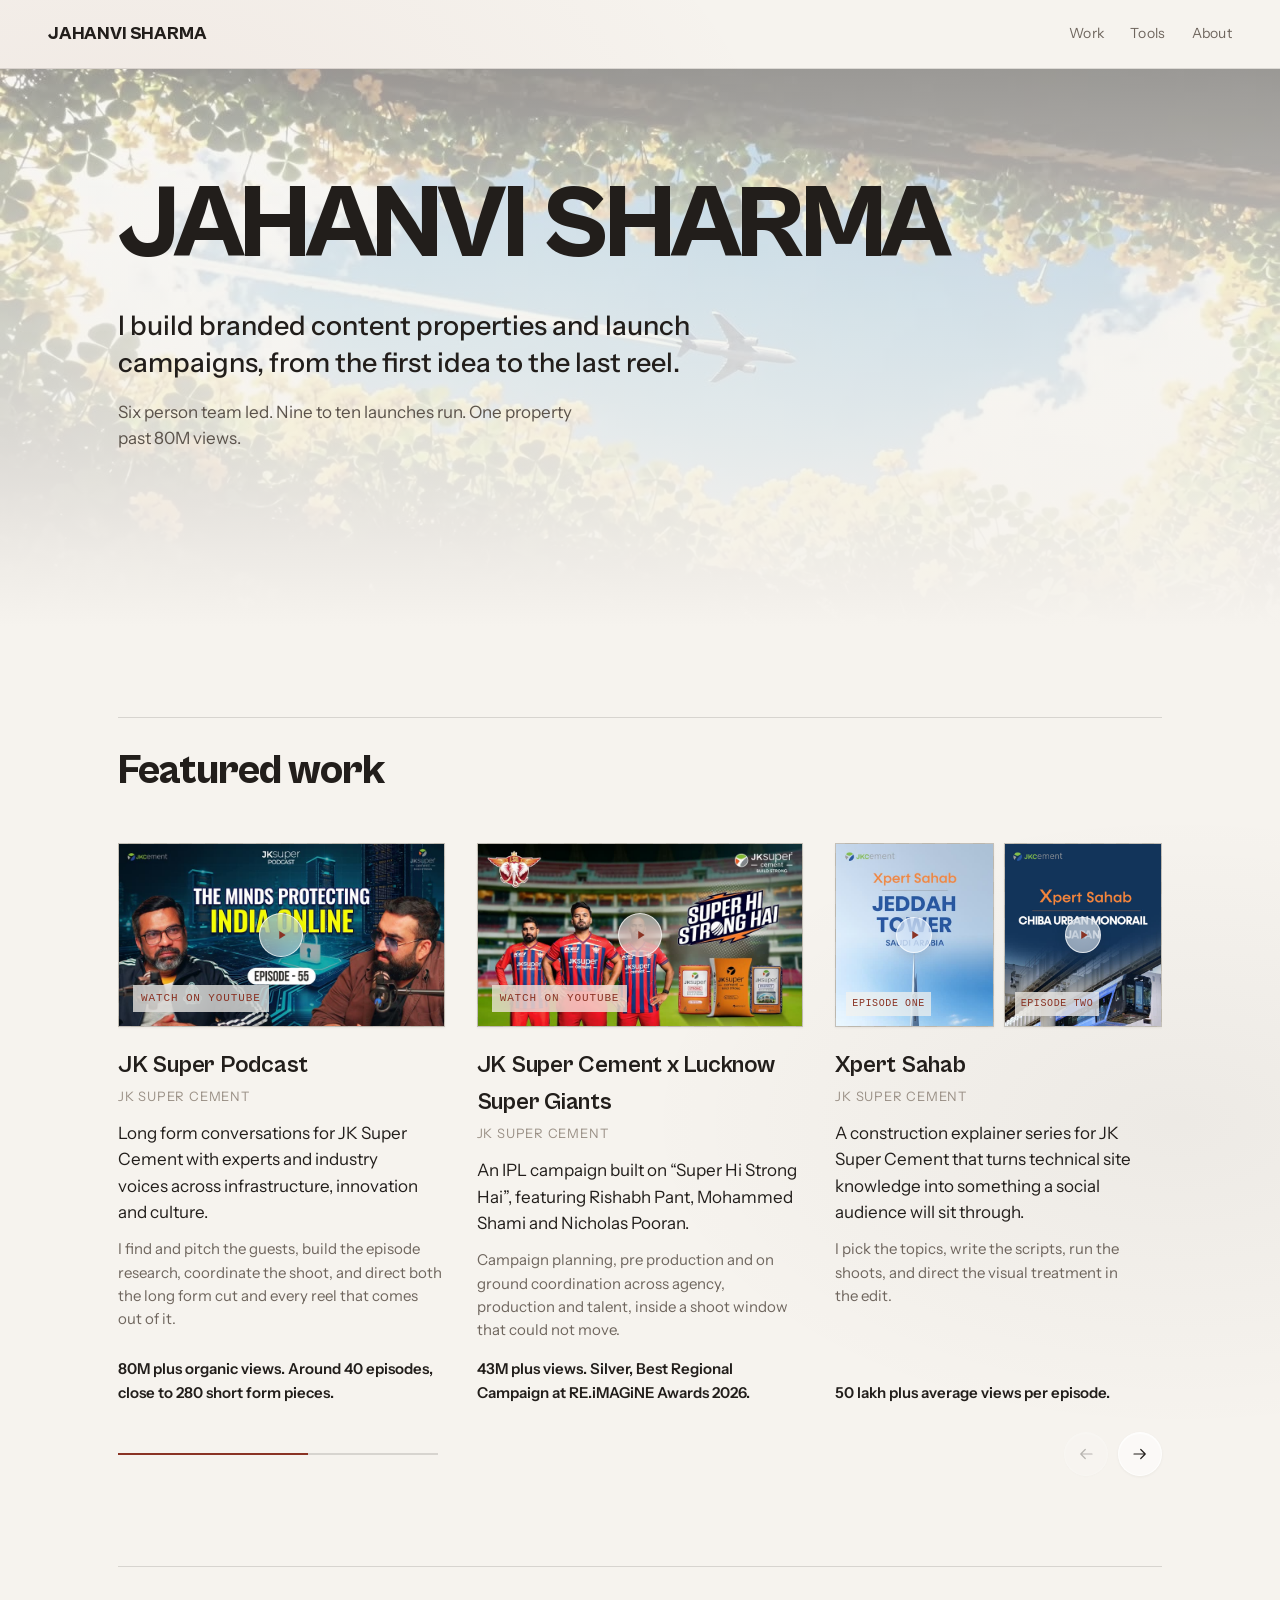
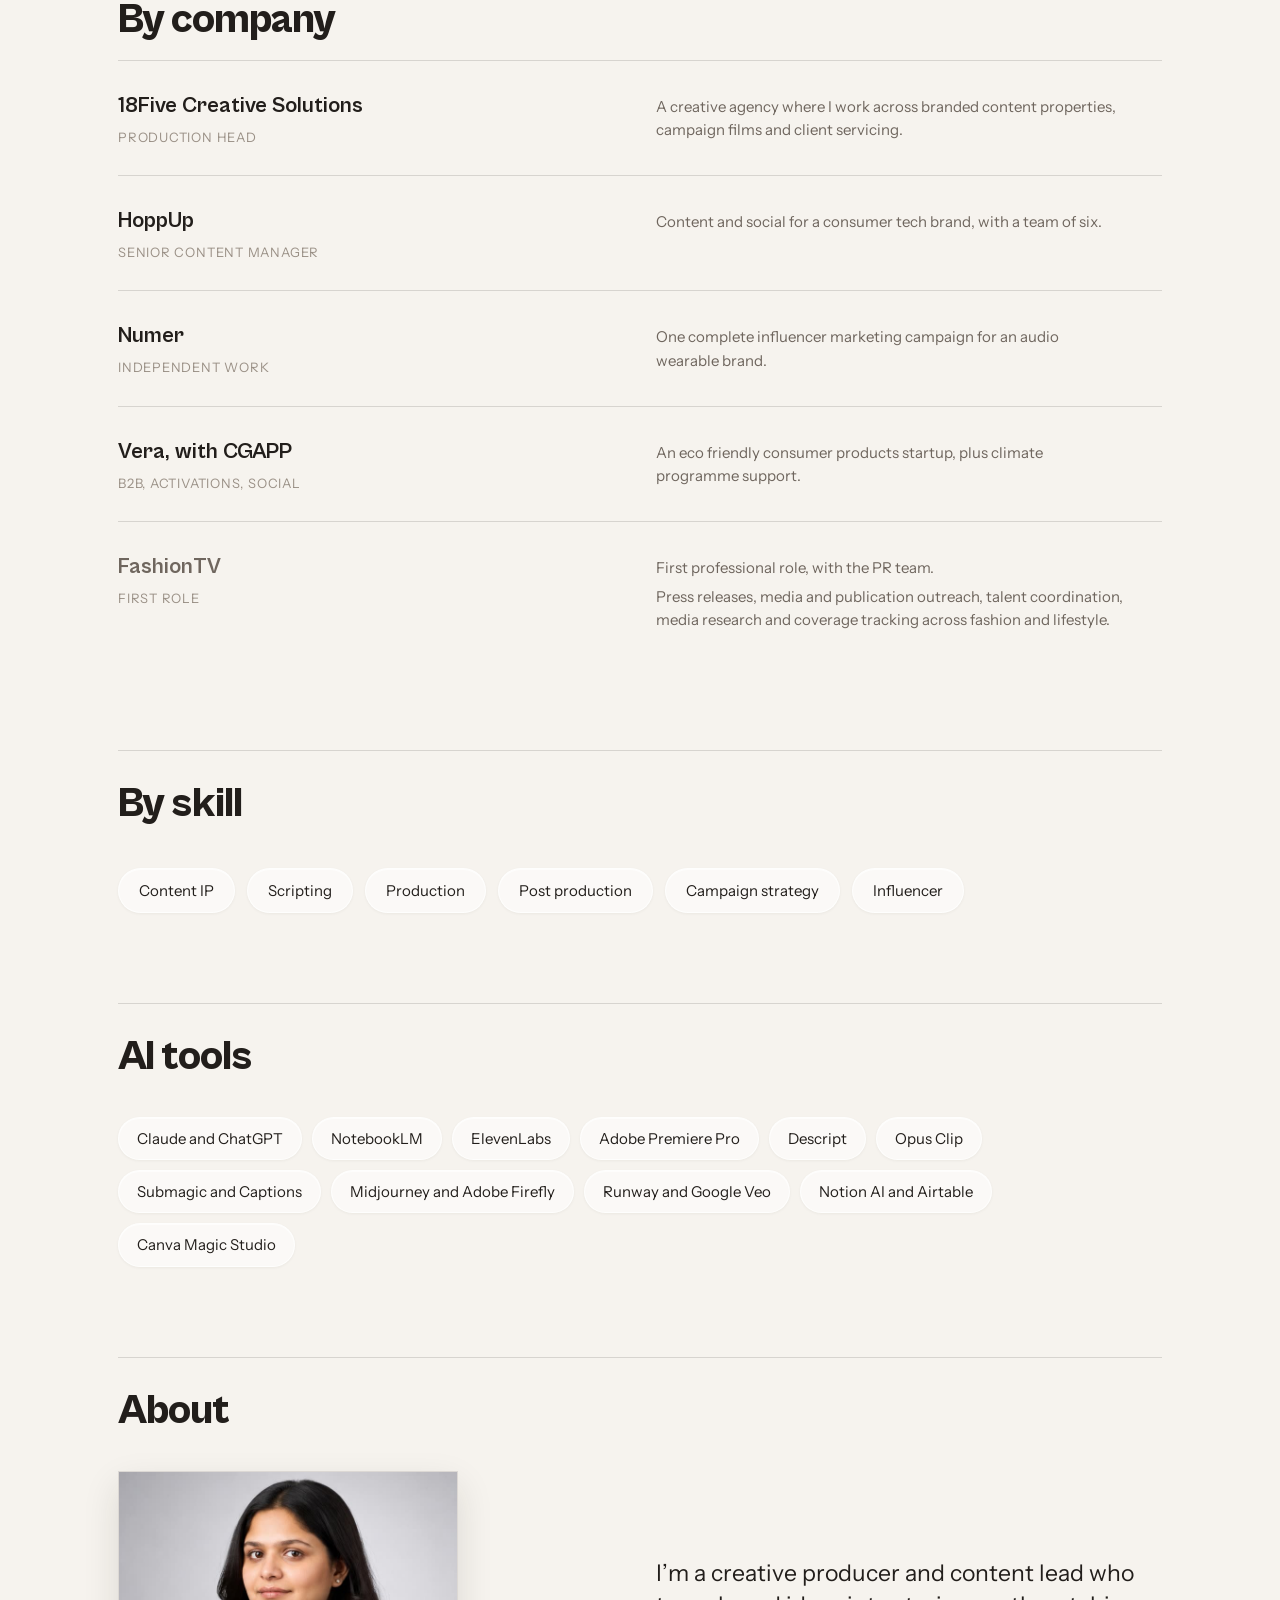
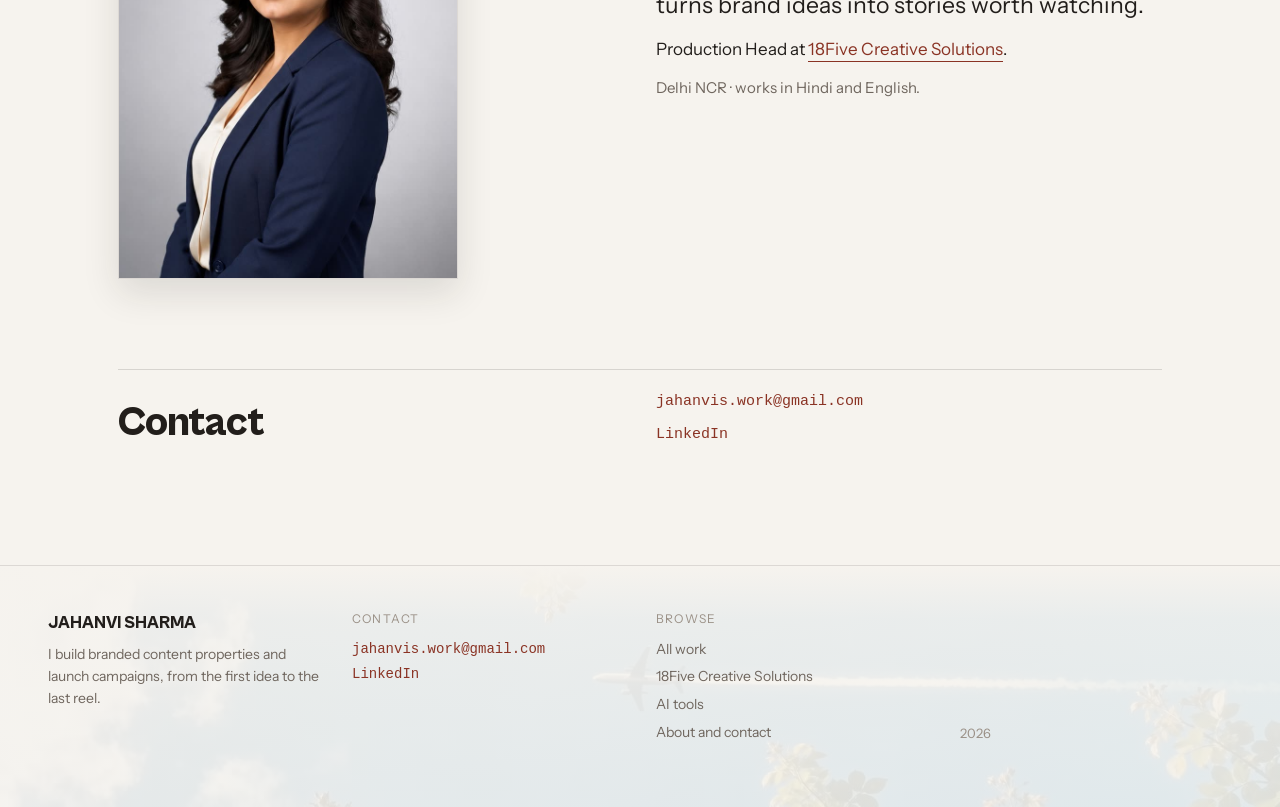
==== commit 1799336f: "Bring in the real media, the portrait and the contact details Featured work now carries the actual s" ====
--- a/public/index.html
+++ b/public/index.html
@@ -38,261 +38,287 @@
     </nav>
   </header>
 
-  <main id="main" class="container">
+  <main id="main">
     <section class="hero rise">
-      <h1 class="hero__title">Jahanvi Sharma</h1>
-      <p class="hero__lede">I build branded content properties and launch campaigns, from the first idea to the last reel.</p>
-      <p class="hero__meta">Six person team led. Nine to ten launches run. One property past 80M views.</p>
+      <div class="hero__media" aria-hidden="true">
+        <video class="ambient" poster="assets/media/hero_poster.jpg" data-src="assets/media/hero.mp4" muted loop playsinline preload="none"></video>
+      </div>
+      <div class="container hero__inner">
+        <h1 class="hero__title">Jahanvi Sharma</h1>
+        <p class="hero__lede">I build branded content properties and launch campaigns, from the first idea to the last reel.</p>
+        <p class="hero__meta">Six person team led. Nine to ten launches run. One property past 80M views.</p>
+      </div>
     </section>
 
-    <section id="work" class="section work rise" style="--delay: 200ms">
-      <div class="section-head">
-        <h2 class="section-title">Featured work</h2>
-      </div>
-
-      <div class="carousel">
-        <div class="carousel__track" id="work-track" role="group" aria-label="Featured work" tabindex="0">
-          <article class="project">
-            <a class="media media--video" href="https://youtu.be/ddx1oO6apdE?si=dN4qCeoGXdo1C8Cg" target="_blank" rel="noopener" aria-label="JK Super Podcast, watch on YouTube">
-              <span class="media__play" aria-hidden="true"><svg viewBox="0 0 24 24" width="14" height="14" fill="currentColor" focusable="false"><path d="M9 5 L20 12 L9 19 Z"/></svg></span>
-              <span class="media__label">watch on youtube</span>
-            </a>
-            <h3 class="project__title">JK Super Podcast</h3>
-            <p class="label">JK Super Cement</p>
-            <p class="project__summary">Long form conversations for JK Super Cement with experts and industry voices across infrastructure, innovation and culture.</p>
-            <p class="project__role">I find and pitch the guests, build the episode research, coordinate the shoot, and direct both the long form cut and every reel that comes out of it.</p>
-            <p class="project__result">80M plus organic views. Around 40 episodes, close to 280 short form pieces.</p>
-          </article>
-
-          <article class="project">
-            <a class="media media--video" href="https://youtu.be/uumcrn82_vA?si=FRhWLpIE4c93MDBk" target="_blank" rel="noopener" aria-label="JK Super Cement x Lucknow Super Giants, watch on YouTube">
-              <span class="media__play" aria-hidden="true"><svg viewBox="0 0 24 24" width="14" height="14" fill="currentColor" focusable="false"><path d="M9 5 L20 12 L9 19 Z"/></svg></span>
-              <span class="media__label">watch on youtube</span>
-            </a>
-            <h3 class="project__title">JK Super Cement x Lucknow Super Giants</h3>
-            <p class="label">JK Super Cement</p>
-            <p class="project__summary">An IPL campaign built on “Super Hi Strong Hai”, featuring Rishabh Pant, Mohammed Shami and Nicholas Pooran.</p>
-            <p class="project__role">Campaign planning, pre production and on ground coordination across agency, production and talent, inside a shoot window that could not move.</p>
-            <p class="project__result">43M plus views. Silver, Best Regional Campaign at RE.iMAGiNE Awards 2026.</p>
-          </article>
-
-          <article class="project">
-            <div class="media-pair">
-              <a class="media media--video" href="https://www.instagram.com/reel/DdJTu8vgaIH/?stkn=aWw5eWtjdHZwdGZ3" target="_blank" rel="noopener" aria-label="Xpert Sahab, episode one on Instagram">
+    <div class="container">
+
+      <section id="work" class="section work rise" style="--delay: 200ms">
+        <div class="section-head">
+          <h2 class="section-title">Featured work</h2>
+        </div>
+
+        <div class="carousel">
+          <div class="carousel__track" id="work-track" role="group" aria-label="Featured work" tabindex="0">
+            <article class="project">
+              <a class="media media--video" href="https://youtu.be/ddx1oO6apdE?si=dN4qCeoGXdo1C8Cg" target="_blank" rel="noopener" aria-label="JK Super Podcast, watch on YouTube">
+                <img src="assets/media/jk_super_podcast.jpg" alt="" width="800" height="450" loading="lazy" decoding="async">
                 <span class="media__play" aria-hidden="true"><svg viewBox="0 0 24 24" width="14" height="14" fill="currentColor" focusable="false"><path d="M9 5 L20 12 L9 19 Z"/></svg></span>
-                <span class="media__label">episode one</span>
+                <span class="media__label">watch on youtube</span>
               </a>
-              <a class="media media--video" href="https://www.instagram.com/reel/DdTm3ACDB7O/?stkn=YnAyNHpwa2l2MWo3" target="_blank" rel="noopener" aria-label="Xpert Sahab, episode two on Instagram">
+              <h3 class="project__title">JK Super Podcast</h3>
+              <p class="label">JK Super Cement</p>
+              <p class="project__summary">Long form conversations for JK Super Cement with experts and industry voices across infrastructure, innovation and culture.</p>
+              <p class="project__role">I find and pitch the guests, build the episode research, coordinate the shoot, and direct both the long form cut and every reel that comes out of it.</p>
+              <p class="project__result">80M plus organic views. Around 40 episodes, close to 280 short form pieces.</p>
+            </article>
+
+            <article class="project">
+              <a class="media media--video" href="https://youtu.be/uumcrn82_vA?si=FRhWLpIE4c93MDBk" target="_blank" rel="noopener" aria-label="JK Super Cement x Lucknow Super Giants, watch on YouTube">
+                <img src="assets/media/jk_lsg.jpg" alt="" width="800" height="450" loading="lazy" decoding="async">
                 <span class="media__play" aria-hidden="true"><svg viewBox="0 0 24 24" width="14" height="14" fill="currentColor" focusable="false"><path d="M9 5 L20 12 L9 19 Z"/></svg></span>
-                <span class="media__label">episode two</span>
+                <span class="media__label">watch on youtube</span>
               </a>
-            </div>
-            <h3 class="project__title">Xpert Sahab</h3>
-            <p class="label">JK Super Cement</p>
-            <p class="project__summary">A construction explainer series for JK Super Cement that turns technical site knowledge into something a social audience will sit through.</p>
-            <p class="project__role">I pick the topics, write the scripts, run the shoots, and direct the visual treatment in the edit.</p>
-            <p class="project__result">50 lakh plus average views per episode.</p>
-          </article>
-
-          <article class="project">
-            <div class="media-pair">
-              <a class="media media--video" href="https://www.instagram.com/reel/DbSuRsUBbjF/?stkn=MWNicXVsNm8zMmwzZA==" target="_blank" rel="noopener" aria-label="Shade Shastra, episode one on Instagram">
+              <h3 class="project__title">JK Super Cement x Lucknow Super Giants</h3>
+              <p class="label">JK Super Cement</p>
+              <p class="project__summary">An IPL campaign built on “Super Hi Strong Hai”, featuring Rishabh Pant, Mohammed Shami and Nicholas Pooran.</p>
+              <p class="project__role">Campaign planning, pre production and on ground coordination across agency, production and talent, inside a shoot window that could not move.</p>
+              <p class="project__result">43M plus views. Silver, Best Regional Campaign at RE.iMAGiNE Awards 2026.</p>
+            </article>
+
+            <article class="project">
+              <div class="media-pair">
+                <a class="media media--video" href="https://www.instagram.com/reel/DdJTu8vgaIH/?stkn=aWw5eWtjdHZwdGZ3" target="_blank" rel="noopener" aria-label="Xpert Sahab, episode one on Instagram">
+                  <img src="assets/media/xpert_sahab_1.jpg" alt="" width="480" height="853" loading="lazy" decoding="async">
+                  <span class="media__play" aria-hidden="true"><svg viewBox="0 0 24 24" width="14" height="14" fill="currentColor" focusable="false"><path d="M9 5 L20 12 L9 19 Z"/></svg></span>
+                  <span class="media__label">episode one</span>
+                </a>
+                <a class="media media--video" href="https://www.instagram.com/reel/DdTm3ACDB7O/?stkn=YnAyNHpwa2l2MWo3" target="_blank" rel="noopener" aria-label="Xpert Sahab, episode two on Instagram">
+                  <img src="assets/media/xpert_sahab_2.jpg" alt="" width="480" height="853" loading="lazy" decoding="async">
+                  <span class="media__play" aria-hidden="true"><svg viewBox="0 0 24 24" width="14" height="14" fill="currentColor" focusable="false"><path d="M9 5 L20 12 L9 19 Z"/></svg></span>
+                  <span class="media__label">episode two</span>
+                </a>
+              </div>
+              <h3 class="project__title">Xpert Sahab</h3>
+              <p class="label">JK Super Cement</p>
+              <p class="project__summary">A construction explainer series for JK Super Cement that turns technical site knowledge into something a social audience will sit through.</p>
+              <p class="project__role">I pick the topics, write the scripts, run the shoots, and direct the visual treatment in the edit.</p>
+              <p class="project__result">50 lakh plus average views per episode.</p>
+            </article>
+
+            <article class="project">
+              <div class="media-pair">
+                <a class="media media--video" href="https://www.instagram.com/reel/DbSuRsUBbjF/?stkn=MWNicXVsNm8zMmwzZA==" target="_blank" rel="noopener" aria-label="Shade Shastra, episode one on Instagram">
+                  <img src="assets/media/shade_shastra_1.jpg" alt="" width="480" height="853" loading="lazy" decoding="async">
+                  <span class="media__play" aria-hidden="true"><svg viewBox="0 0 24 24" width="14" height="14" fill="currentColor" focusable="false"><path d="M9 5 L20 12 L9 19 Z"/></svg></span>
+                  <span class="media__label">episode one</span>
+                </a>
+                <a class="media media--video" href="https://www.instagram.com/reel/DXQ48GmgWF5/?stkn=MWo5aW92cml5ODB6cw==" target="_blank" rel="noopener" aria-label="Shade Shastra, episode two on Instagram">
+                  <img src="assets/media/shade_shastra_2.jpg" alt="" width="480" height="853" loading="lazy" decoding="async">
+                  <span class="media__play" aria-hidden="true"><svg viewBox="0 0 24 24" width="14" height="14" fill="currentColor" focusable="false"><path d="M9 5 L20 12 L9 19 Z"/></svg></span>
+                  <span class="media__label">episode two</span>
+                </a>
+              </div>
+              <h3 class="project__title">Shade Shastra</h3>
+              <p class="label">JK Maxx Paints</p>
+              <p class="project__summary">An original series for JK Maxx Paints decoding the stories, psychology and cultural meaning behind colours.</p>
+              <p class="project__role">Built the format from an open colour brief, then scripted the episodes, ran the shoots and directed the visual language.</p>
+              <p class="project__result">Original property. 45 episodes.</p>
+            </article>
+
+            <article class="project">
+              <a class="media media--video" href="https://www.instagram.com/reel/CvYpdHKhxia/?stkn=MW8zZXA2aTNla2RyMA==" target="_blank" rel="noopener" aria-label="HoppUp, watch on Instagram">
+                <img src="assets/media/hoppup.jpg" alt="" width="800" height="446" loading="lazy" decoding="async">
                 <span class="media__play" aria-hidden="true"><svg viewBox="0 0 24 24" width="14" height="14" fill="currentColor" focusable="false"><path d="M9 5 L20 12 L9 19 Z"/></svg></span>
-                <span class="media__label">episode one</span>
+                <span class="media__label">watch on instagram</span>
               </a>
-              <a class="media media--video" href="https://www.instagram.com/reel/DXQ48GmgWF5/?stkn=MWo5aW92cml5ODB6cw==" target="_blank" rel="noopener" aria-label="Shade Shastra, episode two on Instagram">
-                <span class="media__play" aria-hidden="true"><svg viewBox="0 0 24 24" width="14" height="14" fill="currentColor" focusable="false"><path d="M9 5 L20 12 L9 19 Z"/></svg></span>
-                <span class="media__label">episode two</span>
-              </a>
-            </div>
-            <h3 class="project__title">Shade Shastra</h3>
-            <p class="label">JK Maxx Paints</p>
-            <p class="project__summary">An original series for JK Maxx Paints decoding the stories, psychology and cultural meaning behind colours.</p>
-            <p class="project__role">Built the format from an open colour brief, then scripted the episodes, ran the shoots and directed the visual language.</p>
-            <p class="project__result">Original property. 45 episodes.</p>
-          </article>
-
-          <article class="project">
-            <a class="media media--video" href="https://www.instagram.com/reel/CvYpdHKhxia/?stkn=MW8zZXA2aTNla2RyMA==" target="_blank" rel="noopener" aria-label="HoppUp, watch on Instagram">
-              <span class="media__play" aria-hidden="true"><svg viewBox="0 0 24 24" width="14" height="14" fill="currentColor" focusable="false"><path d="M9 5 L20 12 L9 19 Z"/></svg></span>
-              <span class="media__label">watch on instagram</span>
-            </a>
-            <h3 class="project__title">HoppUp</h3>
-            <p class="label">Senior Content Manager</p>
-            <p class="project__summary">Led content and social for a consumer tech brand, managing a team of six across social media, content and video editing.</p>
-            <p class="project__role">Ran nine to ten product launch campaigns end to end, from teaser through launch to sustenance, plus influencer and ad creative.</p>
-            <p class="project__result">2K to 12K plus followers, grown organically.</p>
-          </article>
-
-          <!-- Off by default in the design. Remove "hidden" to feature Numer as a sixth card. -->
-          <article class="project" hidden>
-            <div class="media">
-              <span class="media__label">creator content [FILL]</span>
-            </div>
-            <h3 class="project__title">Numer</h3>
-            <p class="label">Independent work</p>
-            <p class="project__summary">An audio wearable brand. I ran a complete influencer marketing campaign, from brief to execution.</p>
-            <p class="project__role">Creator identification and shortlisting, campaign planning, briefs, coordination and review of deliverables.</p>
-            <p class="project__result">Around 50 creators, including Techno Sapien and Lazy Tech.</p>
-          </article>
-        </div>
-
-        <!-- Shown by carousel.js. Without scripting the track still scrolls and swipes. -->
-        <div class="carousel__controls" hidden>
-          <div class="carousel__progress"><span class="carousel__bar"></span></div>
-          <div class="carousel__buttons">
-            <button class="carousel__button carousel__button--prev" type="button" aria-controls="work-track" aria-label="Previous projects">
-              <svg viewBox="0 0 24 24" width="18" height="18" fill="none" stroke="currentColor" stroke-width="1.6" stroke-linecap="round" stroke-linejoin="round" aria-hidden="true" focusable="false"><path d="M4 12h15M13 6l6 6-6 6"/></svg>
-            </button>
-            <button class="carousel__button" type="button" aria-controls="work-track" aria-label="Next projects">
-              <svg viewBox="0 0 24 24" width="18" height="18" fill="none" stroke="currentColor" stroke-width="1.6" stroke-linecap="round" stroke-linejoin="round" aria-hidden="true" focusable="false"><path d="M4 12h15M13 6l6 6-6 6"/></svg>
-            </button>
-          </div>
-        </div>
-      </div>
-
-      <!-- Points at a page that was not in the design export. Remove "hidden" once it exists. -->
-      <p class="more" hidden><a class="text-link" href="work/">See all nine projects</a></p>
-    </section>
-
-    <section id="companies" class="section companies rise" style="--delay: 280ms">
-      <div class="section-head">
-        <h2 class="section-title">By company</h2>
-      </div>
-
-      <ul role="list">
-        <li class="company">
+              <h3 class="project__title">HoppUp</h3>
+              <p class="label">Senior Content Manager</p>
+              <p class="project__summary">Led content and social for a consumer tech brand, managing a team of six across social media, content and video editing.</p>
+              <p class="project__role">Ran nine to ten product launch campaigns end to end, from teaser through launch to sustenance, plus influencer and ad creative.</p>
+              <p class="project__result">2K to 12K plus followers, grown organically.</p>
+            </article>
+
+            <!-- Off by default in the design. Remove "hidden" to feature Numer as a sixth card. -->
+            <article class="project" hidden>
+              <div class="media">
+                <span class="media__label">creator content [FILL]</span>
+              </div>
+              <h3 class="project__title">Numer</h3>
+              <p class="label">Independent work</p>
+              <p class="project__summary">An audio wearable brand. I ran a complete influencer marketing campaign, from brief to execution.</p>
+              <p class="project__role">Creator identification and shortlisting, campaign planning, briefs, coordination and review of deliverables.</p>
+              <p class="project__result">Around 50 creators, including Techno Sapien and Lazy Tech.</p>
+            </article>
+          </div>
+
+          <!-- Shown by carousel.js. Without scripting the track still scrolls and swipes. -->
+          <div class="carousel__controls" hidden>
+            <div class="carousel__progress"><span class="carousel__bar"></span></div>
+            <div class="carousel__buttons">
+              <button class="carousel__button carousel__button--prev" type="button" aria-controls="work-track" aria-label="Previous projects">
+                <svg viewBox="0 0 24 24" width="18" height="18" fill="none" stroke="currentColor" stroke-width="1.6" stroke-linecap="round" stroke-linejoin="round" aria-hidden="true" focusable="false"><path d="M4 12h15M13 6l6 6-6 6"/></svg>
+              </button>
+              <button class="carousel__button" type="button" aria-controls="work-track" aria-label="Next projects">
+                <svg viewBox="0 0 24 24" width="18" height="18" fill="none" stroke="currentColor" stroke-width="1.6" stroke-linecap="round" stroke-linejoin="round" aria-hidden="true" focusable="false"><path d="M4 12h15M13 6l6 6-6 6"/></svg>
+              </button>
+            </div>
+          </div>
+        </div>
+
+        <!-- Points at a page that was not in the design export. Remove "hidden" once it exists. -->
+        <p class="more" hidden><a class="text-link" href="work/">See all nine projects</a></p>
+      </section>
+
+      <section id="companies" class="section companies rise" style="--delay: 280ms">
+        <div class="section-head">
+          <h2 class="section-title">By company</h2>
+        </div>
+
+        <ul role="list">
+          <li class="company">
+            <div>
+              <h3 class="company__name"><a href="company/18five/">18Five Creative Solutions</a></h3>
+              <p class="label">Production Head</p>
+            </div>
+            <div class="company__about">
+              <p>A creative agency where I work across branded content properties, campaign films and client servicing.</p>
+            </div>
+          </li>
+          <li class="company">
+            <div>
+              <h3 class="company__name"><a href="work/hoppup/">HoppUp</a></h3>
+              <p class="label">Senior Content Manager</p>
+            </div>
+            <div class="company__about">
+              <p>Content and social for a consumer tech brand, with a team of six.</p>
+            </div>
+          </li>
+          <li class="company">
+            <div>
+              <h3 class="company__name"><a href="work/numer/">Numer</a></h3>
+              <p class="label">Independent work</p>
+            </div>
+            <div class="company__about">
+              <p>One complete influencer marketing campaign for an audio wearable brand.</p>
+            </div>
+          </li>
+          <li class="company">
+            <div>
+              <h3 class="company__name"><a href="work/vera/">Vera, with CGAPP</a></h3>
+              <p class="label">B2B, activations, social</p>
+            </div>
+            <div class="company__about">
+              <p>An eco friendly consumer products startup, plus climate programme support.</p>
+            </div>
+          </li>
+          <li class="company">
+            <div>
+              <h3 class="company__name company__name--past">FashionTV</h3>
+              <p class="label">First role</p>
+            </div>
+            <div class="company__about">
+              <p>First professional role, with the PR team.</p>
+              <p>Press releases, media and publication outreach, talent coordination, media research and coverage tracking across fashion and lifestyle.</p>
+            </div>
+          </li>
+        </ul>
+      </section>
+
+      <section id="skills" class="section skills rise" style="--delay: 340ms">
+        <div class="section-head">
+          <h2 class="section-title">By skill</h2>
+        </div>
+
+        <ul class="pills" role="list">
+          <li class="pill">Content IP</li>
+          <li class="pill">Scripting</li>
+          <li class="pill">Production</li>
+          <li class="pill">Post production</li>
+          <li class="pill">Campaign strategy</li>
+          <li class="pill">Influencer</li>
+        </ul>
+      </section>
+
+      <section id="tools" class="section tools rise" style="--delay: 400ms">
+        <div class="section-head">
+          <h2 class="section-title">AI tools</h2>
+        </div>
+
+        <ul class="pills" role="list">
+          <li class="pill">Claude and ChatGPT</li>
+          <li class="pill">NotebookLM</li>
+          <li class="pill">ElevenLabs</li>
+          <li class="pill">Adobe Premiere Pro</li>
+          <li class="pill">Descript</li>
+          <li class="pill">Opus Clip</li>
+          <li class="pill">Submagic and Captions</li>
+          <li class="pill">Midjourney and Adobe Firefly</li>
+          <li class="pill">Runway and Google Veo</li>
+          <li class="pill">Notion AI and Airtable</li>
+          <li class="pill">Canva Magic Studio</li>
+        </ul>
+
+        <!-- Points at a page that was not in the design export. Remove "hidden" once it exists. -->
+        <p class="more" hidden><a class="text-link" href="tools/">How I use them</a></p>
+      </section>
+
+      <section id="about" class="section about rise" style="--delay: 460ms">
+        <div class="split about__split">
           <div>
-            <h3 class="company__name">18Five Creative Solutions</h3>
-            <p class="label">Production Head</p>
-          </div>
-          <div class="company__about">
-            <p>A creative agency where I work across branded content properties, campaign films and client servicing.</p>
-          </div>
-        </li>
-        <li class="company">
+            <h2 class="section-title">About</h2>
+            <img class="about__photo" src="assets/media/jahanvi.jpg" alt="Jahanvi Sharma" width="720" height="859" loading="lazy" decoding="async">
+          </div>
           <div>
-            <h3 class="company__name">HoppUp</h3>
-            <p class="label">Senior Content Manager</p>
-          </div>
-          <div class="company__about">
-            <p>Content and social for a consumer tech brand, with a team of six.</p>
-          </div>
-        </li>
-        <li class="company">
+            <p class="about__text">I’m a creative producer and content lead who turns brand ideas into stories worth watching.</p>
+            <p class="about__line">Production Head at <a class="text-link" href="company/18five/">18Five Creative Solutions</a>.</p>
+            <p class="about__line about__line--quiet">Delhi NCR · works in Hindi and English.</p>
+            <!-- Points at a page that was not in the design export. Remove "hidden" once it exists. -->
+            <p class="more" hidden><a class="text-link" href="about/">Read the longer version</a></p>
+          </div>
+        </div>
+      </section>
+
+      <section id="contact" class="section contact rise" style="--delay: 520ms">
+        <div class="split">
+          <h2 class="section-title">Contact</h2>
           <div>
-            <h3 class="company__name">Numer</h3>
-            <p class="label">Independent work</p>
-          </div>
-          <div class="company__about">
-            <p>One complete influencer marketing campaign for an audio wearable brand.</p>
-          </div>
-        </li>
-        <li class="company">
-          <div>
-            <h3 class="company__name">Vera, with CGAPP</h3>
-            <p class="label">B2B, activations, social</p>
-          </div>
-          <div class="company__about">
-            <p>An eco friendly consumer products startup, plus climate programme support.</p>
-          </div>
-        </li>
-        <li class="company">
-          <div>
-            <h3 class="company__name company__name--past">FashionTV</h3>
-            <p class="label">First role</p>
-          </div>
-          <div class="company__about">
-            <p>First professional role, with the PR team.</p>
-            <p>Press releases, media and publication outreach, talent coordination, media research and coverage tracking across fashion and lifestyle.</p>
-          </div>
-        </li>
-      </ul>
-    </section>
-
-    <section id="skills" class="section skills rise" style="--delay: 340ms">
-      <div class="section-head">
-        <h2 class="section-title">By skill</h2>
-      </div>
-
-      <ul class="pills" role="list">
-        <li class="pill">Content IP</li>
-        <li class="pill">Scripting</li>
-        <li class="pill">Production</li>
-        <li class="pill">Post production</li>
-        <li class="pill">Campaign strategy</li>
-        <li class="pill">Influencer</li>
-      </ul>
-    </section>
-
-    <section id="tools" class="section tools rise" style="--delay: 400ms">
-      <div class="section-head">
-        <h2 class="section-title">AI tools</h2>
-      </div>
-
-      <ul class="pills" role="list">
-        <li class="pill">Claude and ChatGPT</li>
-        <li class="pill">NotebookLM</li>
-        <li class="pill">ElevenLabs</li>
-        <li class="pill">Adobe Premiere Pro</li>
-        <li class="pill">Descript</li>
-        <li class="pill">Opus Clip</li>
-        <li class="pill">Submagic and Captions</li>
-        <li class="pill">Midjourney and Adobe Firefly</li>
-        <li class="pill">Runway and Google Veo</li>
-        <li class="pill">Notion AI and Airtable</li>
-        <li class="pill">Canva Magic Studio</li>
-      </ul>
-
-      <!-- Points at a page that was not in the design export. Remove "hidden" once it exists. -->
-      <p class="more" hidden><a class="text-link" href="tools/">How I use them</a></p>
-    </section>
-
-    <section id="about" class="section about rise" style="--delay: 460ms">
-      <div class="split">
-        <h2 class="section-title">About</h2>
-        <div>
-          <p class="about__text">I build branded content properties and launch campaigns, from the first idea to the last reel.</p>
-          <!-- Points at a page that was not in the design export. Remove "hidden" once it exists. -->
-          <p class="more" hidden><a class="text-link" href="about/">Read the longer version</a></p>
-        </div>
-      </div>
-    </section>
-
-    <section id="contact" class="section contact rise" style="--delay: 520ms">
-      <div class="split">
-        <h2 class="section-title">Contact</h2>
-        <div>
-          <p class="contact__line">[FILL email]</p>
-          <p class="contact__line">[FILL social link]</p>
-          <!-- Add the PDF at this path, then remove "hidden". -->
-          <a class="button" href="assets/jahanvi-sharma-resume.pdf" download hidden>Download resume</a>
-        </div>
-      </div>
-    </section>
+            <p class="contact__line"><a href="mailto:jahanvis.work@gmail.com">jahanvis.work@gmail.com</a></p>
+            <p class="contact__line"><a href="https://www.linkedin.com/in/jahanvi-sharma-071845241/" target="_blank" rel="noopener">LinkedIn</a></p>
+            <!-- Add the PDF at this path, then remove "hidden". -->
+            <a class="button" href="assets/jahanvi-sharma-resume.pdf" download hidden>Download resume</a>
+          </div>
+        </div>
+      </section>
+    </div>
   </main>
 
   <footer class="site-footer">
-    <div>
-      <p class="footer__name">Jahanvi Sharma</p>
-      <p class="footer__tagline">I build branded content properties and launch campaigns, from the first idea to the last reel.</p>
+    <div class="site-footer__media" aria-hidden="true">
+      <video class="ambient" poster="assets/media/footer_poster.jpg" data-src="assets/media/footer.mp4" muted loop playsinline preload="none"></video>
     </div>
-    <div class="footer__contact">
-      <p class="footer__heading">Contact</p>
-      <p class="footer__contact-line">[FILL email]</p>
-      <p class="footer__contact-line">[FILL social link]</p>
-    </div>
-    <nav class="footer__links" aria-label="Footer">
-      <p class="footer__heading">Browse</p>
-      <a href="#work">All work</a>
-      <a href="#companies">18Five Creative Solutions</a>
-      <a href="#tools">AI tools</a>
-      <a href="#about">About and contact</a>
-    </nav>
-    <div class="footer__year">
-      <p>2026</p>
+    <div class="site-footer__inner">
+      <div>
+        <p class="footer__name">Jahanvi Sharma</p>
+        <p class="footer__tagline">I build branded content properties and launch campaigns, from the first idea to the last reel.</p>
+      </div>
+      <div class="footer__contact">
+        <p class="footer__heading">Contact</p>
+        <p class="footer__contact-line"><a href="mailto:jahanvis.work@gmail.com">jahanvis.work@gmail.com</a></p>
+        <p class="footer__contact-line"><a href="https://www.linkedin.com/in/jahanvi-sharma-071845241/" target="_blank" rel="noopener">LinkedIn</a></p>
+      </div>
+      <nav class="footer__links" aria-label="Footer">
+        <p class="footer__heading">Browse</p>
+        <a href="#work">All work</a>
+        <a href="company/18five/">18Five Creative Solutions</a>
+        <a href="#tools">AI tools</a>
+        <a href="#about">About and contact</a>
+      </nav>
+      <div class="footer__year">
+        <p>2026</p>
+      </div>
     </div>
   </footer>
   <script src="assets/js/carousel.js" defer></script>
+  <script src="assets/js/video.js" defer></script>
 </body>
 </html>
--- a/public/assets/css/styles.css
+++ b/public/assets/css/styles.css
@@ -39,6 +39,7 @@
   --accent: #8a3324;
   --muted: #6f665e;
   --subtle: #9a9086;
+  --muted-deep: #5b534b;
   --tint: #efe9e0;
   --stripe-a: #ece7df;
   --stripe-b: #e3ddd2;
@@ -50,6 +51,11 @@
   --font-body: "Instrument Sans", ui-sans-serif, system-ui, sans-serif;
   --font-mono: ui-monospace, SFMono-Regular, Menlo, Consolas, "Liberation Mono", monospace;
 
+  --glass: rgba(255, 255, 255, 0.5);
+  --glass-warm: rgba(246, 243, 238, 0.72);
+  --glass-edge: rgba(255, 255, 255, 0.72);
+  --glass-blur: blur(14px) saturate(1.4);
+
   --gutter: clamp(24px, 5vw, 48px);
   --ease-out: cubic-bezier(0.2, 0.7, 0.2, 1);
 }
@@ -79,7 +85,11 @@
 
 body {
   margin: 0;
-  background: var(--bg);
+  background-color: var(--bg);
+  background-image:
+    radial-gradient(1100px 620px at 8% 4%, rgba(138, 51, 36, 0.055), transparent 62%),
+    radial-gradient(900px 520px at 92% 28%, rgba(34, 30, 27, 0.045), transparent 60%);
+  background-repeat: no-repeat;
   color: var(--fg);
   font-family: var(--font-body);
   font-size: 17px;
@@ -257,7 +267,56 @@
 /* Hero */
 
 .hero {
+  position: relative;
+  min-height: clamp(440px, 62vh, 640px);
   padding: clamp(72px, 12vh, 140px) 0 clamp(56px, 8vh, 96px);
+}
+
+/* Ambient footage behind the hero and the footer, warmed down so the type
+   stays the loudest thing on the page. */
+.hero__media,
+.site-footer__media {
+  position: absolute;
+  inset: 0;
+  overflow: hidden;
+}
+
+.hero__media video,
+.site-footer__media video {
+  width: 100%;
+  height: 100%;
+  object-fit: cover;
+  filter: saturate(0.72);
+}
+
+.hero__media::after,
+.site-footer__media::after {
+  content: "";
+  position: absolute;
+  inset: 0;
+}
+
+.hero__media::after {
+  background: linear-gradient(
+    180deg,
+    rgba(246, 243, 238, 0.62) 0%,
+    rgba(246, 243, 238, 0.82) 46%,
+    rgba(246, 243, 238, 0.96) 86%,
+    var(--bg) 100%
+  );
+}
+
+.site-footer__media::after {
+  background: linear-gradient(
+    180deg,
+    var(--bg) 0%,
+    rgba(246, 243, 238, 0.93) 22%,
+    rgba(246, 243, 238, 0.88) 100%
+  );
+}
+
+.hero__inner {
+  position: relative;
 }
 
 .hero__title {
@@ -281,7 +340,7 @@
 
 .hero__meta {
   max-width: 44ch;
-  color: var(--muted);
+  color: var(--muted-deep);
 }
 
 /* Featured work */
@@ -381,9 +440,12 @@
   width: 44px;
   height: 44px;
   padding: 0;
-  border: 1px solid var(--outline);
+  border: 1px solid var(--glass-edge);
   border-radius: 999px;
-  background: none;
+  background: var(--glass);
+  -webkit-backdrop-filter: var(--glass-blur);
+  backdrop-filter: var(--glass-blur);
+  box-shadow: 0 1px 3px rgba(34, 30, 27, 0.05), inset 0 1px 0 rgba(255, 255, 255, 0.65);
   color: inherit;
   cursor: pointer;
   transition: background-color 200ms ease, color 200ms ease, opacity 200ms ease;
@@ -466,11 +528,28 @@
   object-fit: cover;
 }
 
+/* Reel stills are vertical. Holding the top keeps the episode title in frame. */
+.media-pair .media > img {
+  object-position: center top;
+}
+
+@media (prefers-reduced-motion: no-preference) {
+  .media--video > img {
+    transition: transform 500ms var(--ease-out);
+  }
+
+  .media--video:hover > img {
+    transform: scale(1.04);
+  }
+}
+
 .media__label {
   position: relative;
   z-index: 1;
   padding: 5px 8px;
-  background: var(--bg);
+  background: var(--glass-warm);
+  -webkit-backdrop-filter: var(--glass-blur);
+  backdrop-filter: var(--glass-blur);
   color: var(--accent);
   font-family: var(--font-mono);
   font-size: 11px;
@@ -493,9 +572,12 @@
   width: 44px;
   height: 44px;
   margin: auto;
-  border: 1px solid var(--outline);
+  border: 1px solid var(--glass-edge);
   border-radius: 999px;
-  background: var(--bg);
+  background: var(--glass);
+  -webkit-backdrop-filter: var(--glass-blur);
+  backdrop-filter: var(--glass-blur);
+  box-shadow: 0 2px 12px rgba(34, 30, 27, 0.14);
   color: var(--accent);
   transition: background-color 200ms ease, color 200ms ease;
 }
@@ -532,9 +614,11 @@
   letter-spacing: 0.06em;
 }
 
-/* By company */
-
-.company {
+/* Rows. Used by By company on the home page and by the entries on a
+   company page: a name on the left, the description on the right. */
+
+.company,
+.entry {
   display: grid;
   grid-template-columns: repeat(auto-fit, minmax(min(260px, 100%), 1fr));
   align-items: baseline;
@@ -543,7 +627,8 @@
   border-top: 1px solid var(--rule);
 }
 
-.company__name {
+.company__name,
+.entry__name {
   margin-bottom: 4px;
   font-family: var(--font-display);
   font-weight: 700;
@@ -564,6 +649,138 @@
   margin-top: 6px;
 }
 
+.entry__about > p {
+  max-width: 52ch;
+  color: var(--muted);
+  font-size: 15px;
+}
+
+.entry__about > p + p {
+  margin-top: 6px;
+}
+
+.entry__about .entry__metric {
+  margin-top: 10px;
+  color: var(--fg);
+  font-weight: 600;
+}
+
+/* Inner pages: company, role and project pages */
+
+.page-hero {
+  padding: clamp(56px, 9vh, 104px) 0 clamp(40px, 6vh, 72px);
+}
+
+.page-title {
+  max-width: 18ch;
+  margin: 14px 0 22px;
+  font-family: var(--font-display);
+  font-weight: 800;
+  font-size: clamp(36px, 6vw, 72px);
+  line-height: 1;
+  letter-spacing: -0.02em;
+}
+
+.page-lede {
+  max-width: 34ch;
+  font-size: clamp(19px, 2.2vw, 25px);
+  font-weight: 500;
+  line-height: 1.38;
+}
+
+.page-note {
+  max-width: 62ch;
+  margin-top: 18px;
+  color: var(--muted);
+}
+
+.group .section-head {
+  margin-bottom: 16px;
+}
+
+.group-note {
+  max-width: 62ch;
+  margin-bottom: 10px;
+  color: var(--muted);
+  font-size: 15px;
+}
+
+/* The in house property carries less weight than the client groups. */
+.group--minor .section-title {
+  font-size: clamp(22px, 2.6vw, 28px);
+}
+
+.group--minor .entry__name {
+  font-size: 20px;
+}
+
+.snapshot {
+  display: grid;
+  grid-template-columns: repeat(auto-fit, minmax(min(170px, 100%), 1fr));
+  gap: 24px 32px;
+  padding: 28px 0;
+  border-top: 1px solid var(--rule);
+  border-bottom: 1px solid var(--rule);
+}
+
+.snapshot__value {
+  margin-top: 6px;
+  font-family: var(--font-display);
+  font-weight: 700;
+  font-size: clamp(20px, 2.4vw, 24px);
+}
+
+.caps {
+  display: grid;
+  grid-template-columns: repeat(auto-fit, minmax(min(280px, 100%), 1fr));
+  gap: 32px;
+}
+
+.cap__title {
+  margin-bottom: 6px;
+  font-family: var(--font-display);
+  font-weight: 700;
+  font-size: 20px;
+}
+
+.cap__line {
+  max-width: 42ch;
+  color: var(--muted);
+  font-size: 15px;
+}
+
+.sample-grid {
+  display: grid;
+  grid-template-columns: repeat(auto-fill, minmax(min(260px, 100%), 340px));
+  gap: 24px;
+}
+
+.result {
+  max-width: 34ch;
+  font-family: var(--font-display);
+  font-weight: 700;
+  font-size: clamp(22px, 3vw, 32px);
+  line-height: 1.2;
+}
+
+.result + .label {
+  margin-top: 12px;
+}
+
+.next {
+  display: block;
+  padding: 28px 0;
+  border-top: 1px solid var(--rule);
+}
+
+.next__name {
+  display: block;
+  margin-top: 6px;
+  font-family: var(--font-display);
+  font-weight: 700;
+  font-size: clamp(24px, 3.4vw, 34px);
+}
+
 /* Skills and tools */
 
 .pills {
@@ -574,8 +791,12 @@
 
 .pill {
   padding: 10px 20px;
-  border: 1px solid var(--outline);
+  border: 1px solid var(--glass-edge);
   border-radius: 999px;
+  background: var(--glass);
+  -webkit-backdrop-filter: var(--glass-blur);
+  backdrop-filter: var(--glass-blur);
+  box-shadow: 0 1px 3px rgba(34, 30, 27, 0.05), inset 0 1px 0 rgba(255, 255, 255, 0.65);
   font-size: 15px;
 }
 
@@ -601,11 +822,41 @@
 }
 
 /* About and contact */
+
+/* The portrait is tall and the copy beside it is short, so centre the copy
+   against it rather than leaving a hole under it. */
+@media (min-width: 700px) {
+  .about__split {
+    align-items: center;
+  }
+}
+
+.about__photo {
+  display: block;
+  width: 100%;
+  height: auto;
+  max-width: 340px;
+  margin-top: 28px;
+  aspect-ratio: 5 / 6;
+  object-fit: cover;
+  border: 1px solid var(--rule-light);
+  box-shadow: 0 14px 34px rgba(34, 30, 27, 0.12);
+}
 
 .about__text {
   max-width: 38ch;
   font-size: clamp(19px, 2vw, 23px);
   line-height: 1.42;
+}
+
+.about__line {
+  max-width: 44ch;
+  margin-top: 14px;
+}
+
+.about__line--quiet {
+  color: var(--muted);
+  font-size: 15px;
 }
 
 .about .more {
@@ -644,12 +895,18 @@
 /* Footer */
 
 .site-footer {
+  position: relative;
+  margin-top: 110px;
+  padding: 44px var(--gutter) 64px;
+  border-top: 1px solid var(--rule-light);
+  overflow: hidden;
+}
+
+.site-footer__inner {
+  position: relative;
   display: grid;
   grid-template-columns: repeat(auto-fit, minmax(min(200px, 100%), 1fr));
   gap: 32px;
-  margin-top: 110px;
-  padding: 44px var(--gutter) 64px;
-  border-top: 1px solid var(--rule-light);
 }
 
 .footer__name {
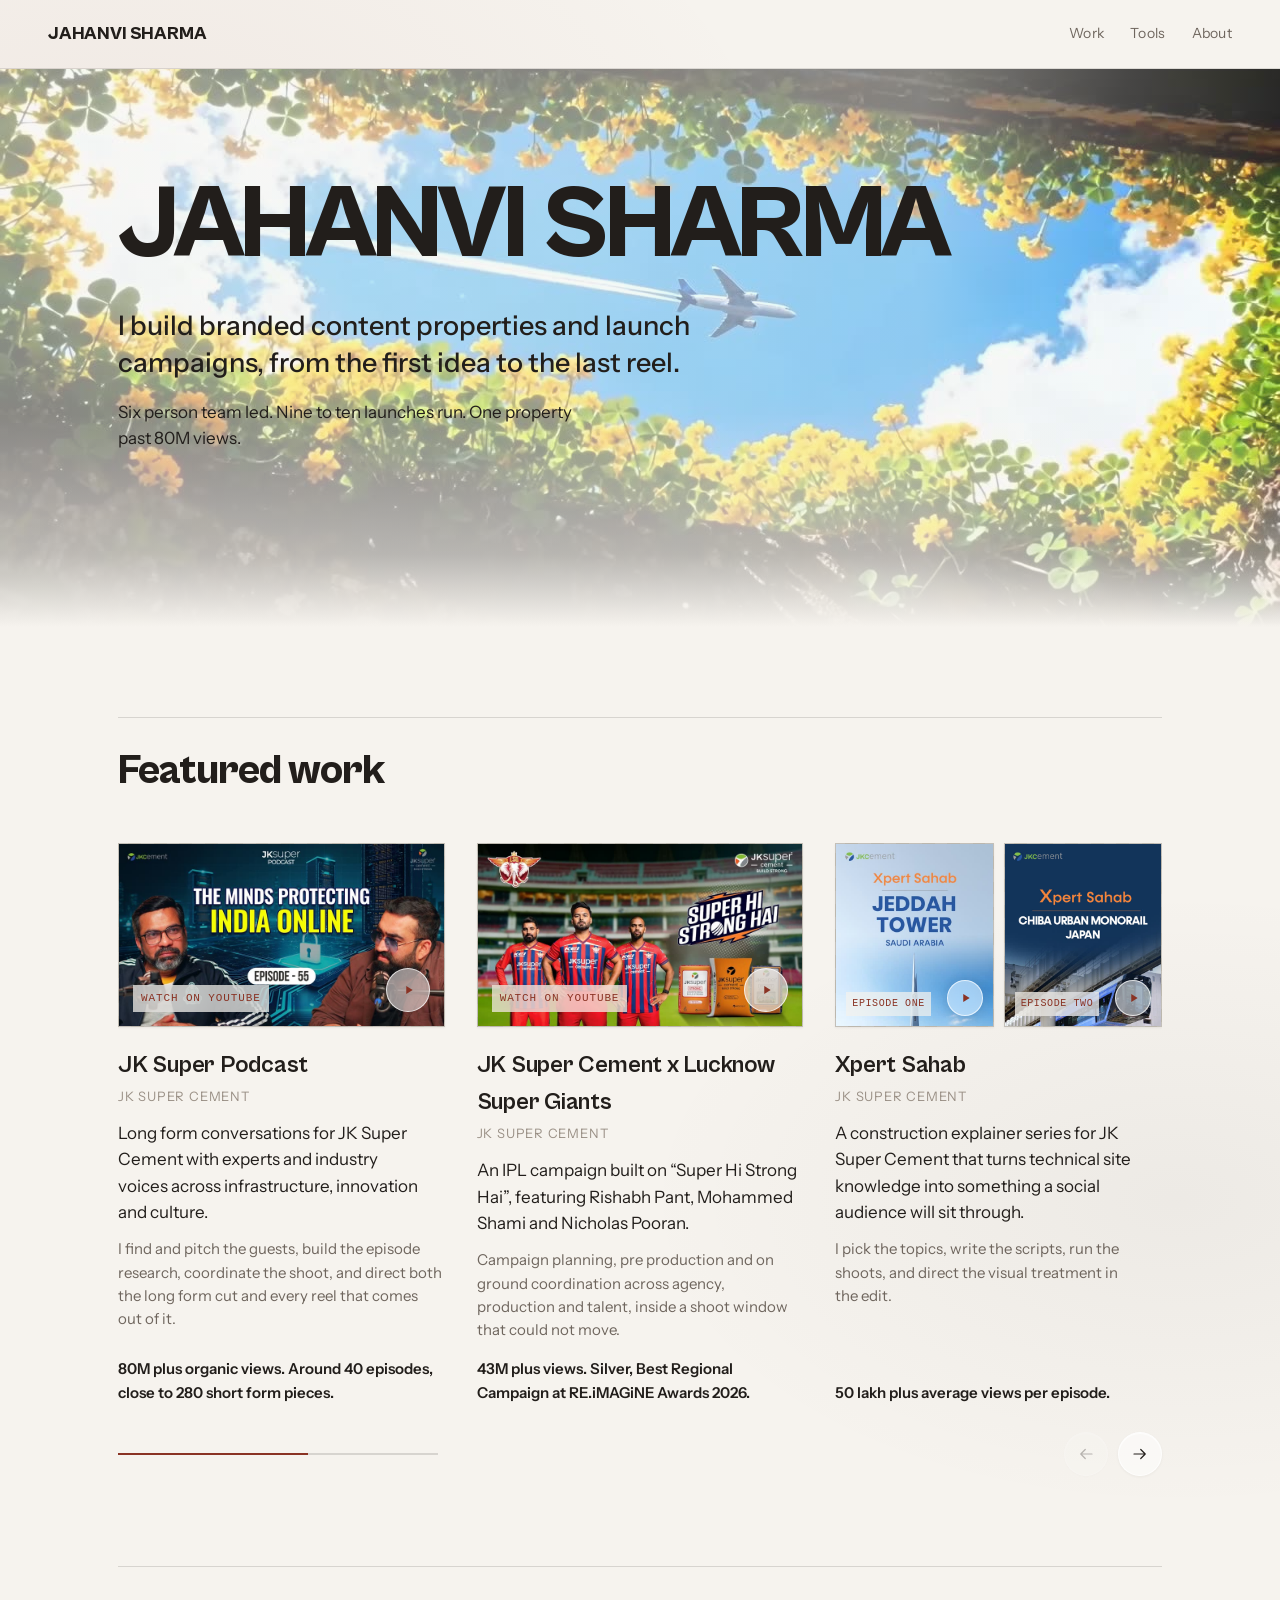
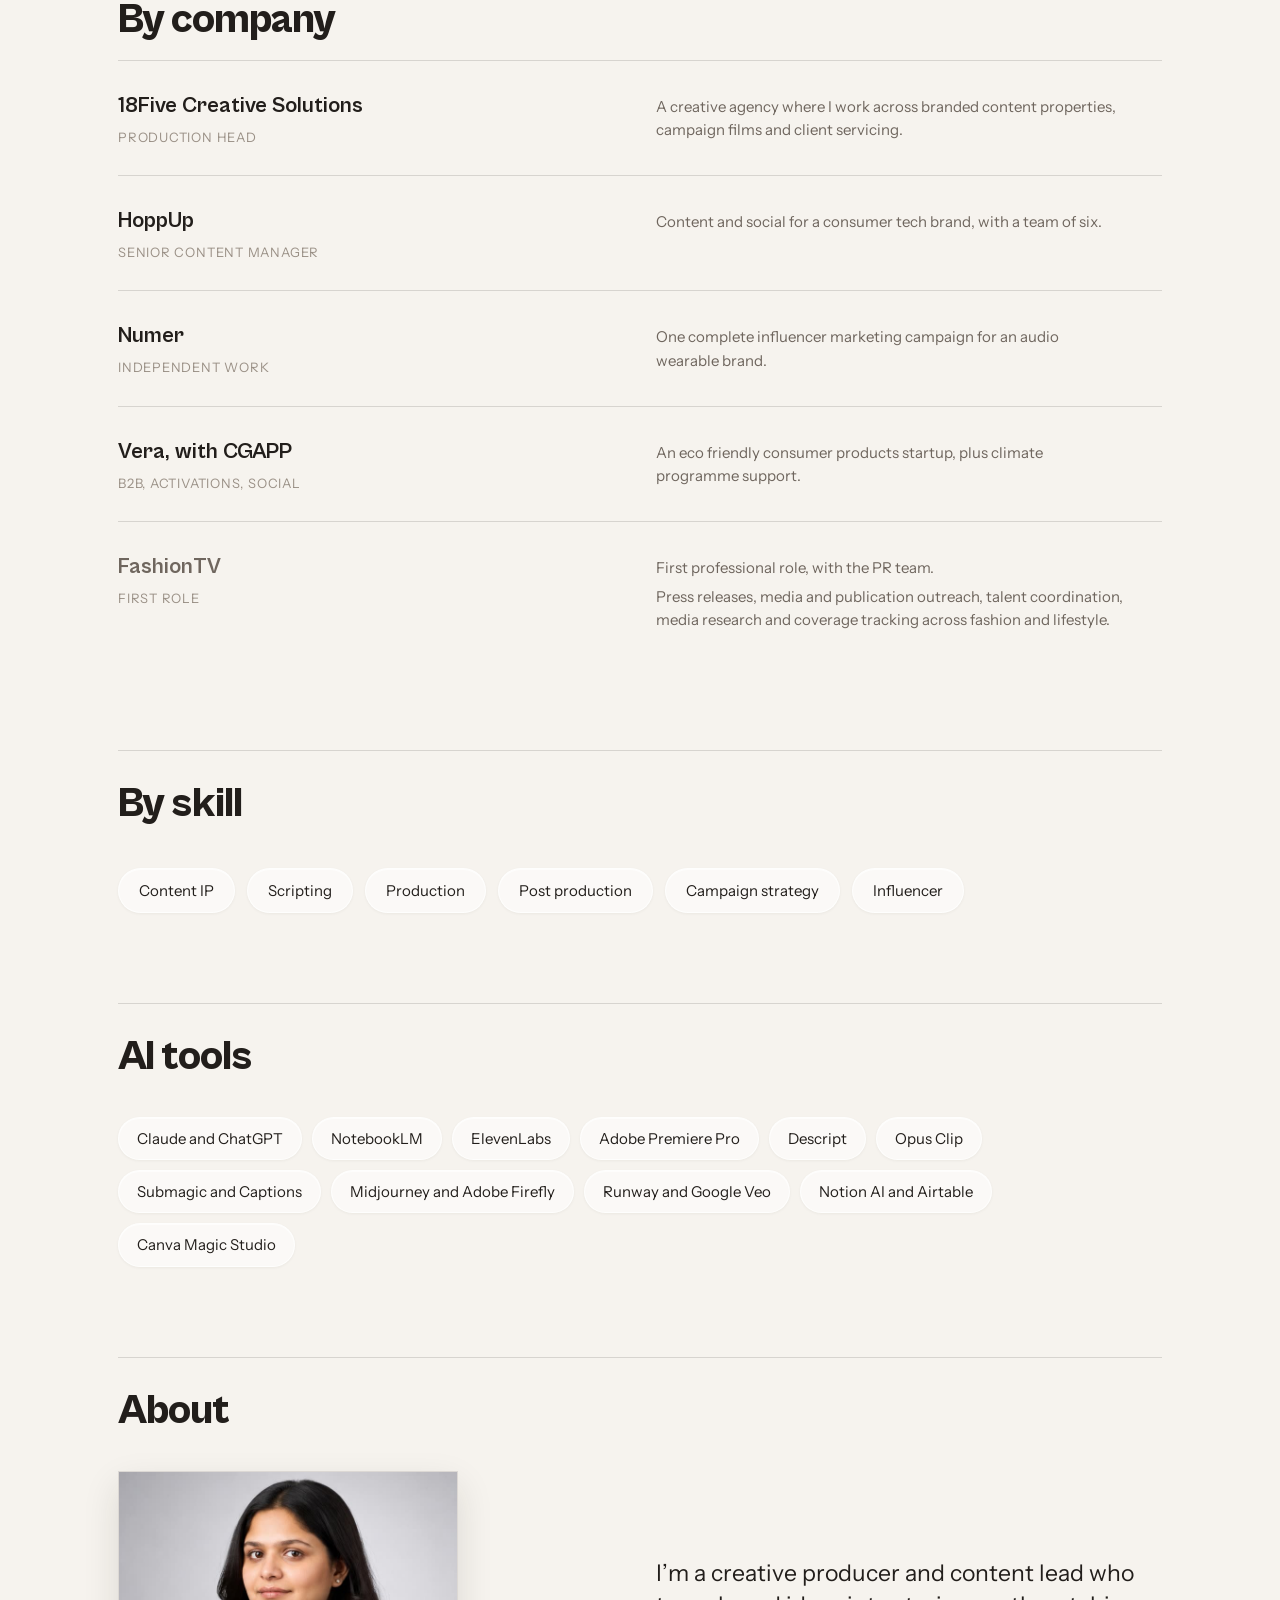
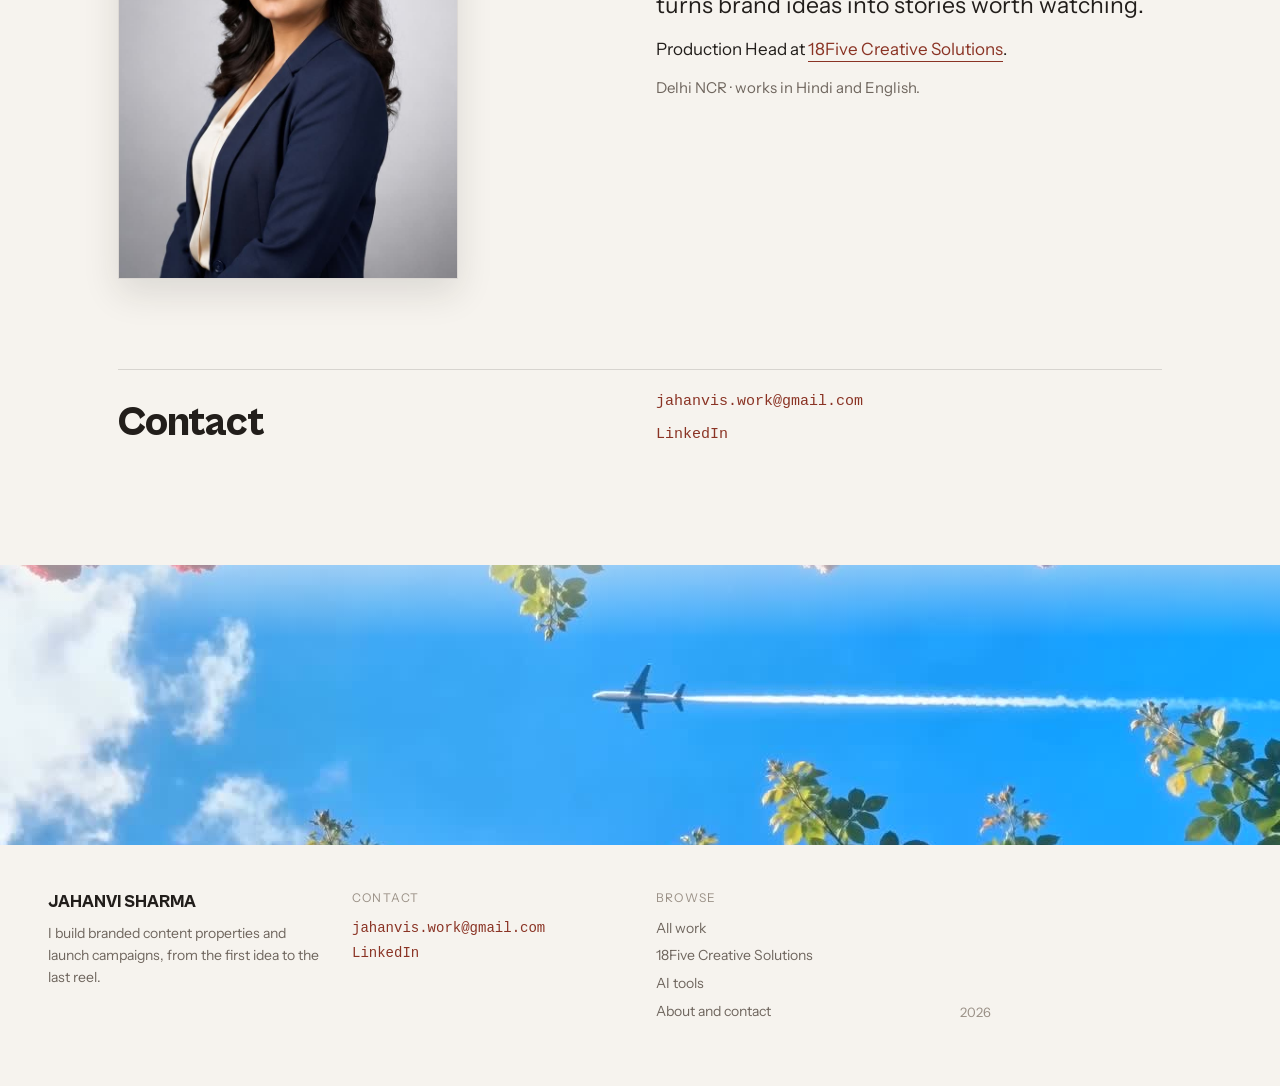
==== commit 78ebc439: "Let the footage show, and take the favicon from the monogram The wash over the hero was doing far to" ====
--- a/public/index.html
+++ b/public/index.html
@@ -19,7 +19,6 @@
   <meta name="twitter:card" content="summary_large_image">
 
   <link rel="icon" href="favicon.ico" sizes="32x32">
-  <link rel="icon" href="favicon.svg" type="image/svg+xml">
   <link rel="apple-touch-icon" href="apple-touch-icon.png">
 
   <link rel="preload" href="assets/fonts/cabinet-grotesk-800.woff2" as="font" type="font/woff2" crossorigin>
--- a/public/assets/css/styles.css
+++ b/public/assets/css/styles.css
@@ -274,10 +274,17 @@
 
 /* Ambient footage behind the hero and the footer, warmed down so the type
    stays the loudest thing on the page. */
-.hero__media,
-.site-footer__media {
+.hero__media {
   position: absolute;
   inset: 0;
+  overflow: hidden;
+}
+
+/* The footer copy is small and spans the full width, so the footage takes a
+   band of its own above it rather than sitting behind the text. */
+.site-footer__media {
+  position: relative;
+  height: clamp(180px, 24vw, 280px);
   overflow: hidden;
 }
 
@@ -286,7 +293,12 @@
   width: 100%;
   height: 100%;
   object-fit: cover;
-  filter: saturate(0.72);
+  filter: saturate(1.12);
+}
+
+/* Framed low so the dark beam at the top of the clip stays clear of the name. */
+.hero__media video {
+  object-position: center 78%;
 }
 
 .hero__media::after,
@@ -297,22 +309,38 @@
 }
 
 .hero__media::after {
-  background: linear-gradient(
-    180deg,
-    rgba(246, 243, 238, 0.62) 0%,
-    rgba(246, 243, 238, 0.82) 46%,
-    rgba(246, 243, 238, 0.96) 86%,
-    var(--bg) 100%
-  );
+  background:
+    linear-gradient(
+      to right,
+      rgba(246, 243, 238, 0.55) 0%,
+      rgba(246, 243, 238, 0.53) 72%,
+      rgba(246, 243, 238, 0.28) 88%,
+      rgba(246, 243, 238, 0.15) 100%
+    ),
+    linear-gradient(
+      180deg,
+      rgba(246, 243, 238, 0) 62%,
+      rgba(246, 243, 238, 0.45) 87%,
+      var(--bg) 100%
+    );
+}
+
+/* On a phone the type runs the full width, so the wash cannot fall away. */
+@media (max-width: 699px) {
+  .hero__media::after {
+    background:
+      linear-gradient(to right, rgba(246, 243, 238, 0.55), rgba(246, 243, 238, 0.55)),
+      linear-gradient(
+        180deg,
+        rgba(246, 243, 238, 0) 62%,
+        rgba(246, 243, 238, 0.45) 87%,
+        var(--bg) 100%
+      );
+  }
 }
 
 .site-footer__media::after {
-  background: linear-gradient(
-    180deg,
-    var(--bg) 0%,
-    rgba(246, 243, 238, 0.93) 22%,
-    rgba(246, 243, 238, 0.88) 100%
-  );
+  background: linear-gradient(180deg, rgba(246, 243, 238, 0.45) 0%, rgba(246, 243, 238, 0) 26%);
 }
 
 .hero__inner {
@@ -340,7 +368,7 @@
 
 .hero__meta {
   max-width: 44ch;
-  color: var(--muted-deep);
+  color: var(--fg);
 }
 
 /* Featured work */
@@ -566,12 +594,12 @@
 .media__play {
   position: absolute;
   z-index: 1;
-  inset: 0;
+  right: 14px;
+  bottom: 14px;
   display: grid;
   place-items: center;
   width: 44px;
   height: 44px;
-  margin: auto;
   border: 1px solid var(--glass-edge);
   border-radius: 999px;
   background: var(--glass);
@@ -583,6 +611,8 @@
 }
 
 .media-pair .media__play {
+  right: 10px;
+  bottom: 10px;
   width: 36px;
   height: 36px;
 }
@@ -897,14 +927,13 @@
 .site-footer {
   position: relative;
   margin-top: 110px;
-  padding: 44px var(--gutter) 64px;
-  border-top: 1px solid var(--rule-light);
   overflow: hidden;
 }
 
 .site-footer__inner {
   position: relative;
   display: grid;
+  padding: 44px var(--gutter) 64px;
   grid-template-columns: repeat(auto-fit, minmax(min(200px, 100%), 1fr));
   gap: 32px;
 }
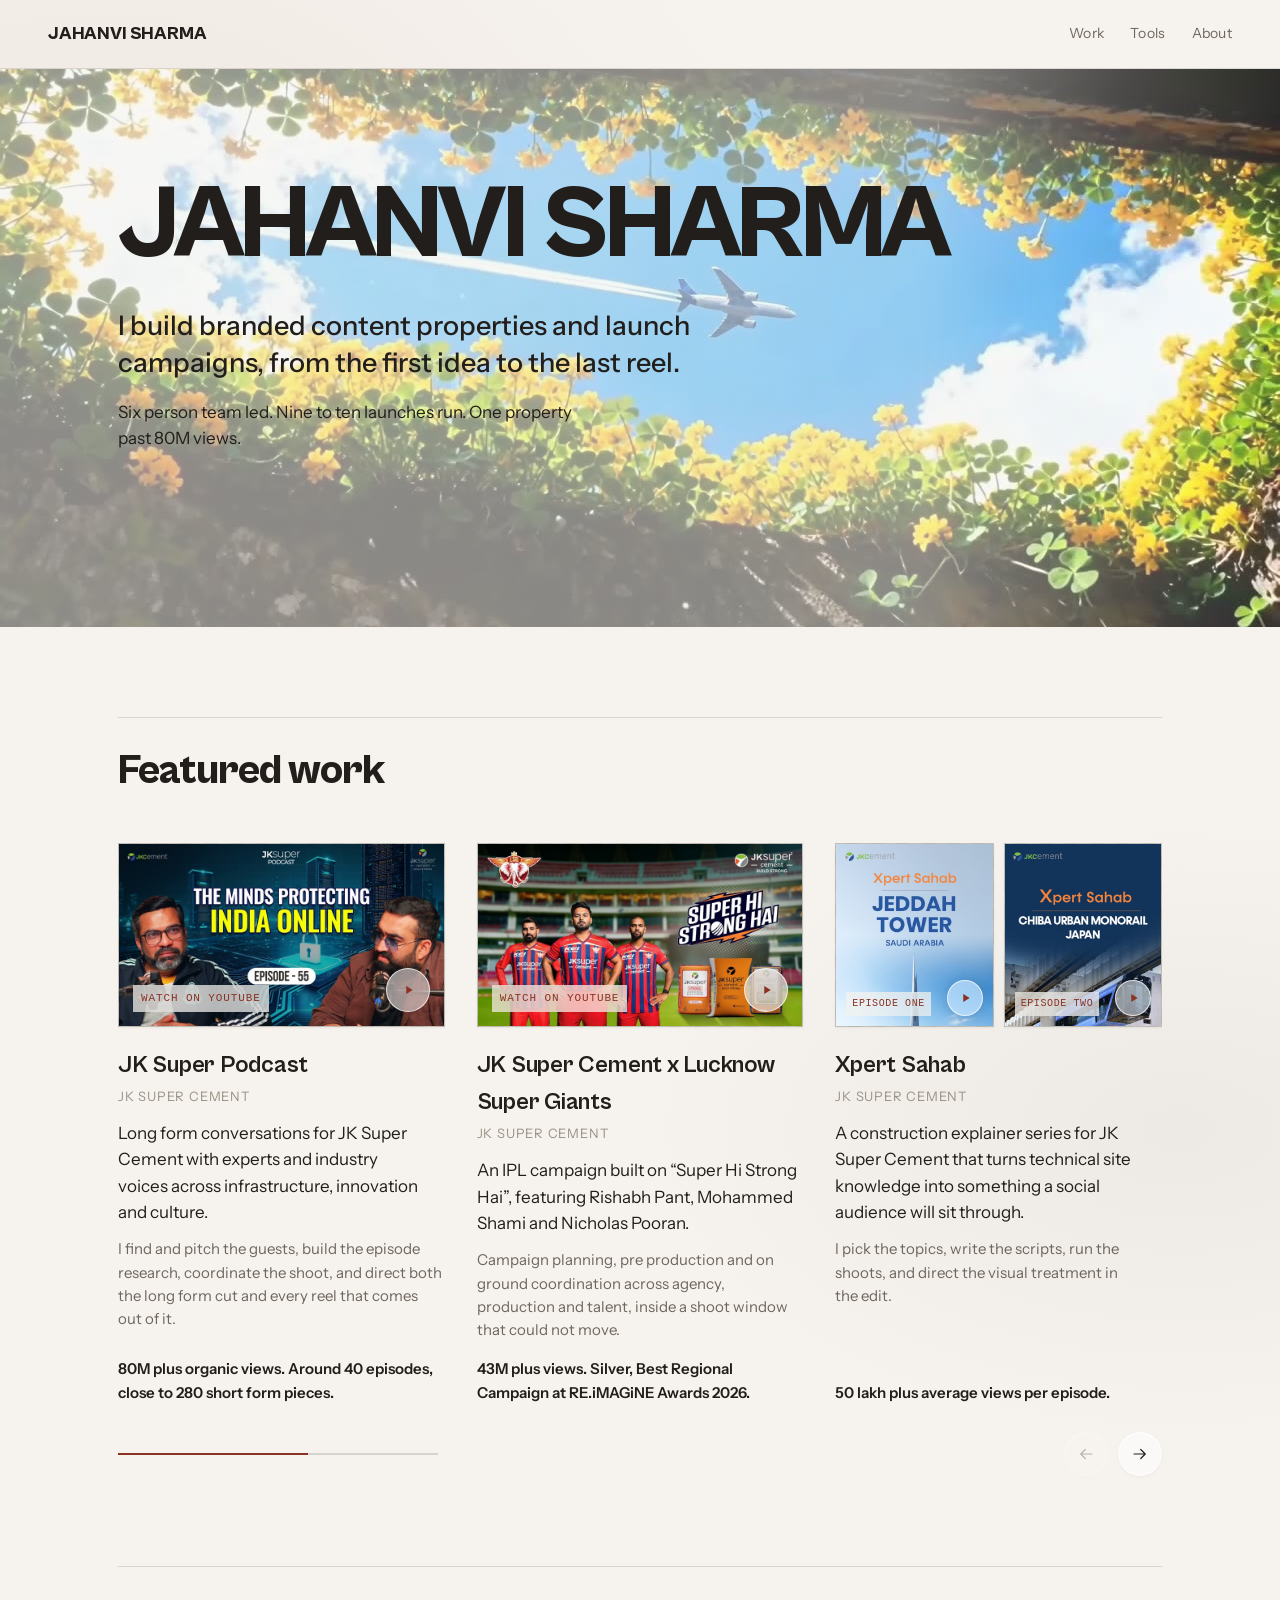
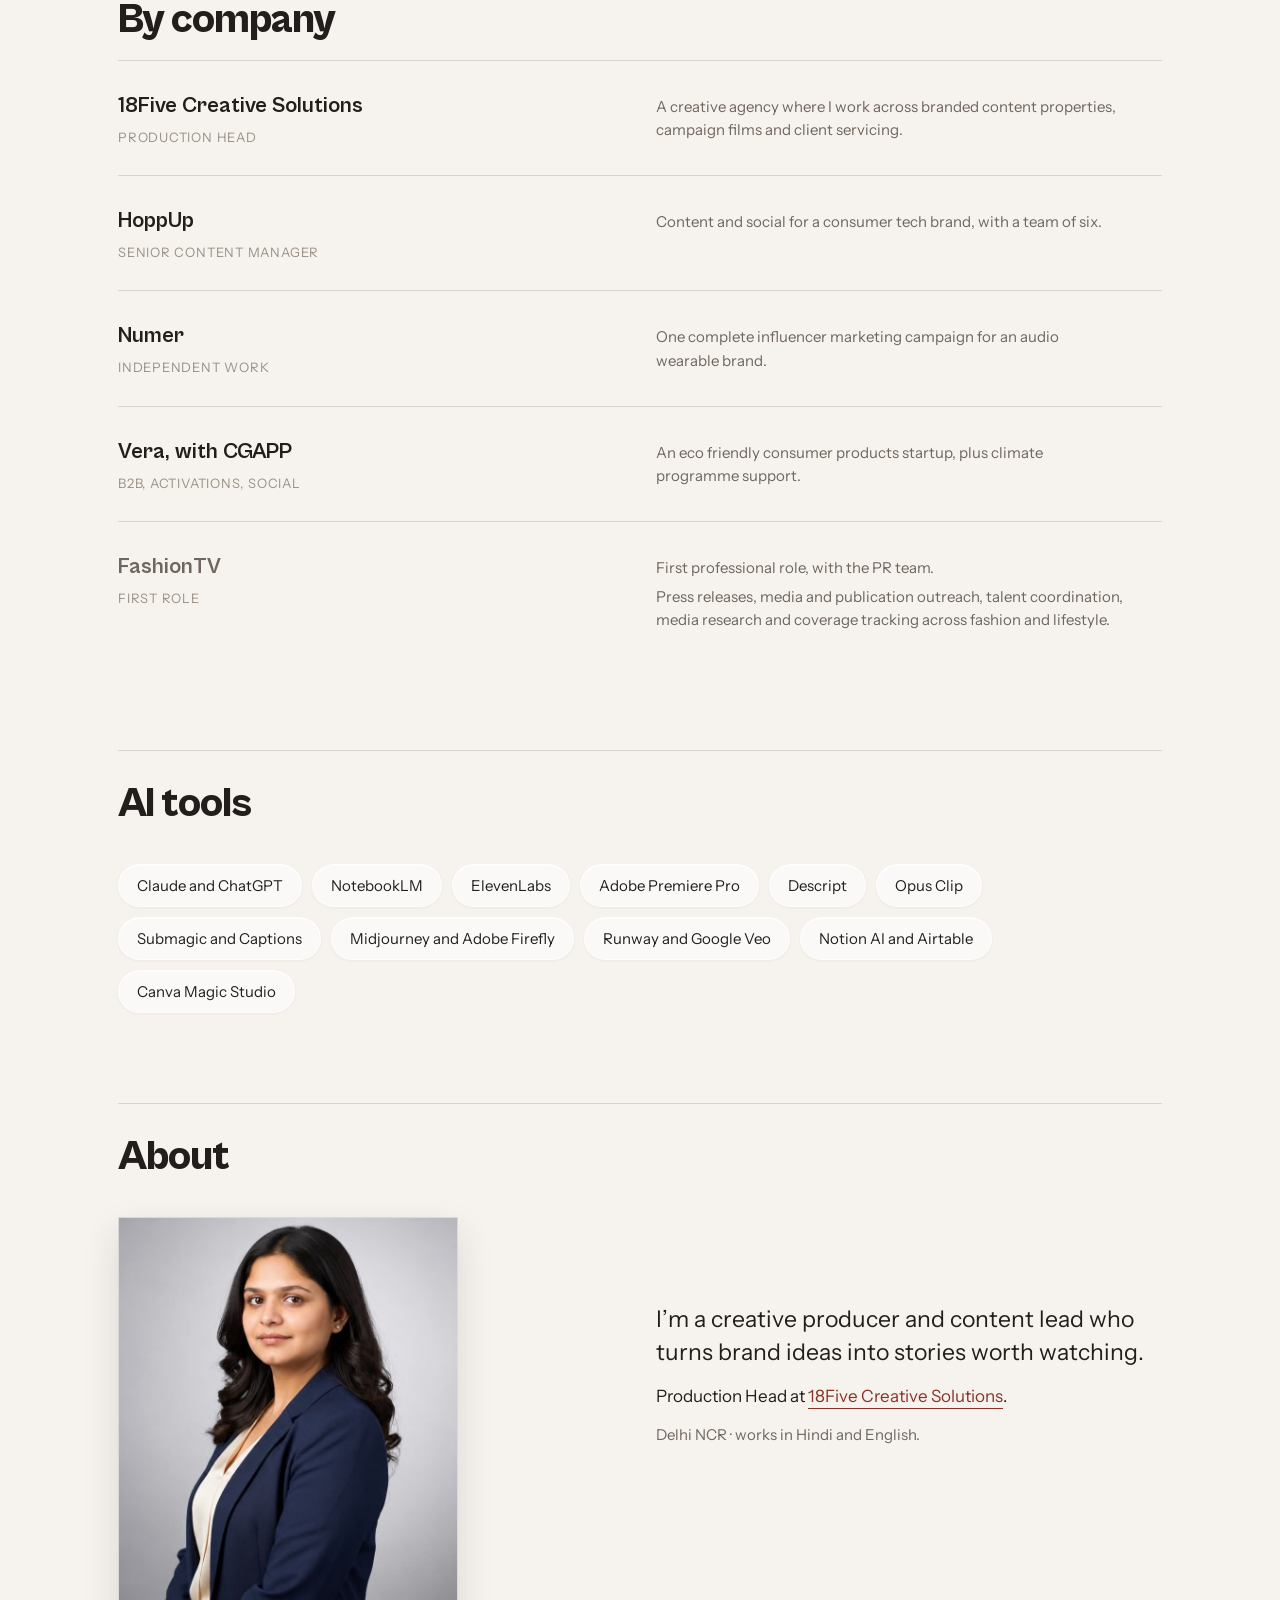
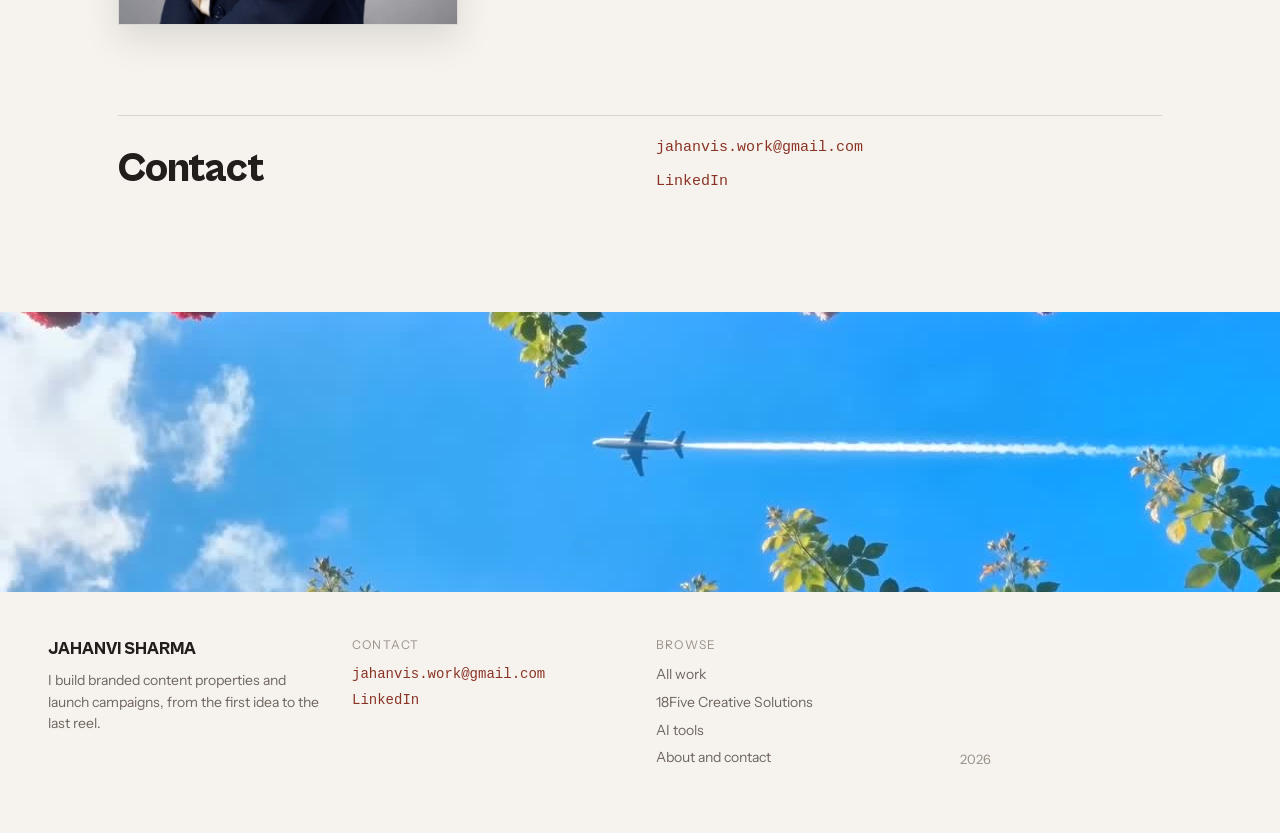
==== commit 381d0e3f: "Show the Numer creator brief and drop By skill The creator content slot on the Numer page now holds " ====
--- a/public/index.html
+++ b/public/index.html
@@ -223,21 +223,6 @@
         </ul>
       </section>
 
-      <section id="skills" class="section skills rise" style="--delay: 340ms">
-        <div class="section-head">
-          <h2 class="section-title">By skill</h2>
-        </div>
-
-        <ul class="pills" role="list">
-          <li class="pill">Content IP</li>
-          <li class="pill">Scripting</li>
-          <li class="pill">Production</li>
-          <li class="pill">Post production</li>
-          <li class="pill">Campaign strategy</li>
-          <li class="pill">Influencer</li>
-        </ul>
-      </section>
-
       <section id="tools" class="section tools rise" style="--delay: 400ms">
         <div class="section-head">
           <h2 class="section-title">AI tools</h2>
--- a/public/assets/css/styles.css
+++ b/public/assets/css/styles.css
@@ -223,10 +223,6 @@
   margin-bottom: 8px;
 }
 
-.skills .section-head {
-  margin-bottom: 32px;
-}
-
 .tools .section-head {
   margin-bottom: 28px;
 }
@@ -309,38 +305,24 @@
 }
 
 .hero__media::after {
-  background:
-    linear-gradient(
-      to right,
-      rgba(246, 243, 238, 0.55) 0%,
-      rgba(246, 243, 238, 0.53) 72%,
-      rgba(246, 243, 238, 0.28) 88%,
-      rgba(246, 243, 238, 0.15) 100%
-    ),
-    linear-gradient(
-      180deg,
-      rgba(246, 243, 238, 0) 62%,
-      rgba(246, 243, 238, 0.45) 87%,
-      var(--bg) 100%
-    );
+  background: linear-gradient(
+    to right,
+    rgba(246, 243, 238, 0.57) 0%,
+    rgba(246, 243, 238, 0.55) 72%,
+    rgba(246, 243, 238, 0.29) 88%,
+    rgba(246, 243, 238, 0.16) 100%
+  );
 }
 
 /* On a phone the type runs the full width, so the wash cannot fall away. */
 @media (max-width: 699px) {
   .hero__media::after {
-    background:
-      linear-gradient(to right, rgba(246, 243, 238, 0.55), rgba(246, 243, 238, 0.55)),
-      linear-gradient(
-        180deg,
-        rgba(246, 243, 238, 0) 62%,
-        rgba(246, 243, 238, 0.45) 87%,
-        var(--bg) 100%
-      );
+    background: rgba(246, 243, 238, 0.57);
   }
 }
 
 .site-footer__media::after {
-  background: linear-gradient(180deg, rgba(246, 243, 238, 0.45) 0%, rgba(246, 243, 238, 0) 26%);
+  background: none;
 }
 
 .hero__inner {
@@ -427,9 +409,59 @@
   display: none;
 }
 
-.carousel__track > .project {
+.carousel__track > * {
   flex: 0 0 calc((100% - (var(--cards) - 1) * var(--card-gap)) / var(--cards));
   scroll-snap-align: start;
+}
+
+.carousel--pairs {
+  --card-gap: 24px;
+}
+
+/* Room inside the scroller for the paper shadow and the hover lift. */
+.carousel--pairs .carousel__track {
+  padding-block: 6px 40px;
+}
+
+.carousel--pairs .carousel__controls {
+  margin-top: 0;
+}
+
+/* Two pages to a view on wider screens, stepping a spread at a time. */
+@media (min-width: 700px) {
+  .carousel--pairs .carousel__track > :nth-child(even) {
+    scroll-snap-align: none;
+  }
+}
+
+@media (min-width: 1060px) {
+  .carousel--pairs {
+    --cards: 2;
+  }
+}
+
+.sheet {
+  display: block;
+  border: 1px solid var(--rule-light);
+  background: #fff;
+  box-shadow: 0 1px 2px rgba(34, 30, 27, 0.06), 0 14px 34px rgba(34, 30, 27, 0.1);
+  transition: border-color 200ms ease, transform 300ms var(--ease-out);
+}
+
+.sheet img {
+  display: block;
+  width: 100%;
+  height: auto;
+}
+
+.sheet:hover {
+  border-color: var(--accent);
+}
+
+@media (prefers-reduced-motion: no-preference) {
+  .sheet:hover {
+    transform: translateY(-3px);
+  }
 }
 
 .carousel__controls {
@@ -695,6 +727,38 @@
   font-weight: 600;
 }
 
+.entry__about .entry__head {
+  margin-top: 20px;
+  font-size: 12px;
+}
+
+.entry__about .entry__head + .entry__metric {
+  margin-top: 6px;
+}
+
+.entry__roles {
+  max-width: 52ch;
+  margin-top: 8px;
+  color: var(--muted);
+  font-size: 15px;
+}
+
+.entry__roles li + li {
+  margin-top: 6px;
+}
+
+.entry__roles strong {
+  color: var(--fg);
+  font-weight: 600;
+}
+
+.entry__about .entry__links {
+  display: flex;
+  flex-wrap: wrap;
+  gap: 8px 22px;
+  margin-top: 18px;
+}
+
 /* Inner pages: company, role and project pages */
 
 .page-hero {
@@ -783,6 +847,19 @@
   display: grid;
   grid-template-columns: repeat(auto-fill, minmax(min(260px, 100%), 340px));
   gap: 24px;
+}
+
+.prose p {
+  max-width: 62ch;
+}
+
+.prose p + p {
+  margin-top: 14px;
+}
+
+.media--film {
+  padding: 0;
+  background: var(--fg);
 }
 
 .result {
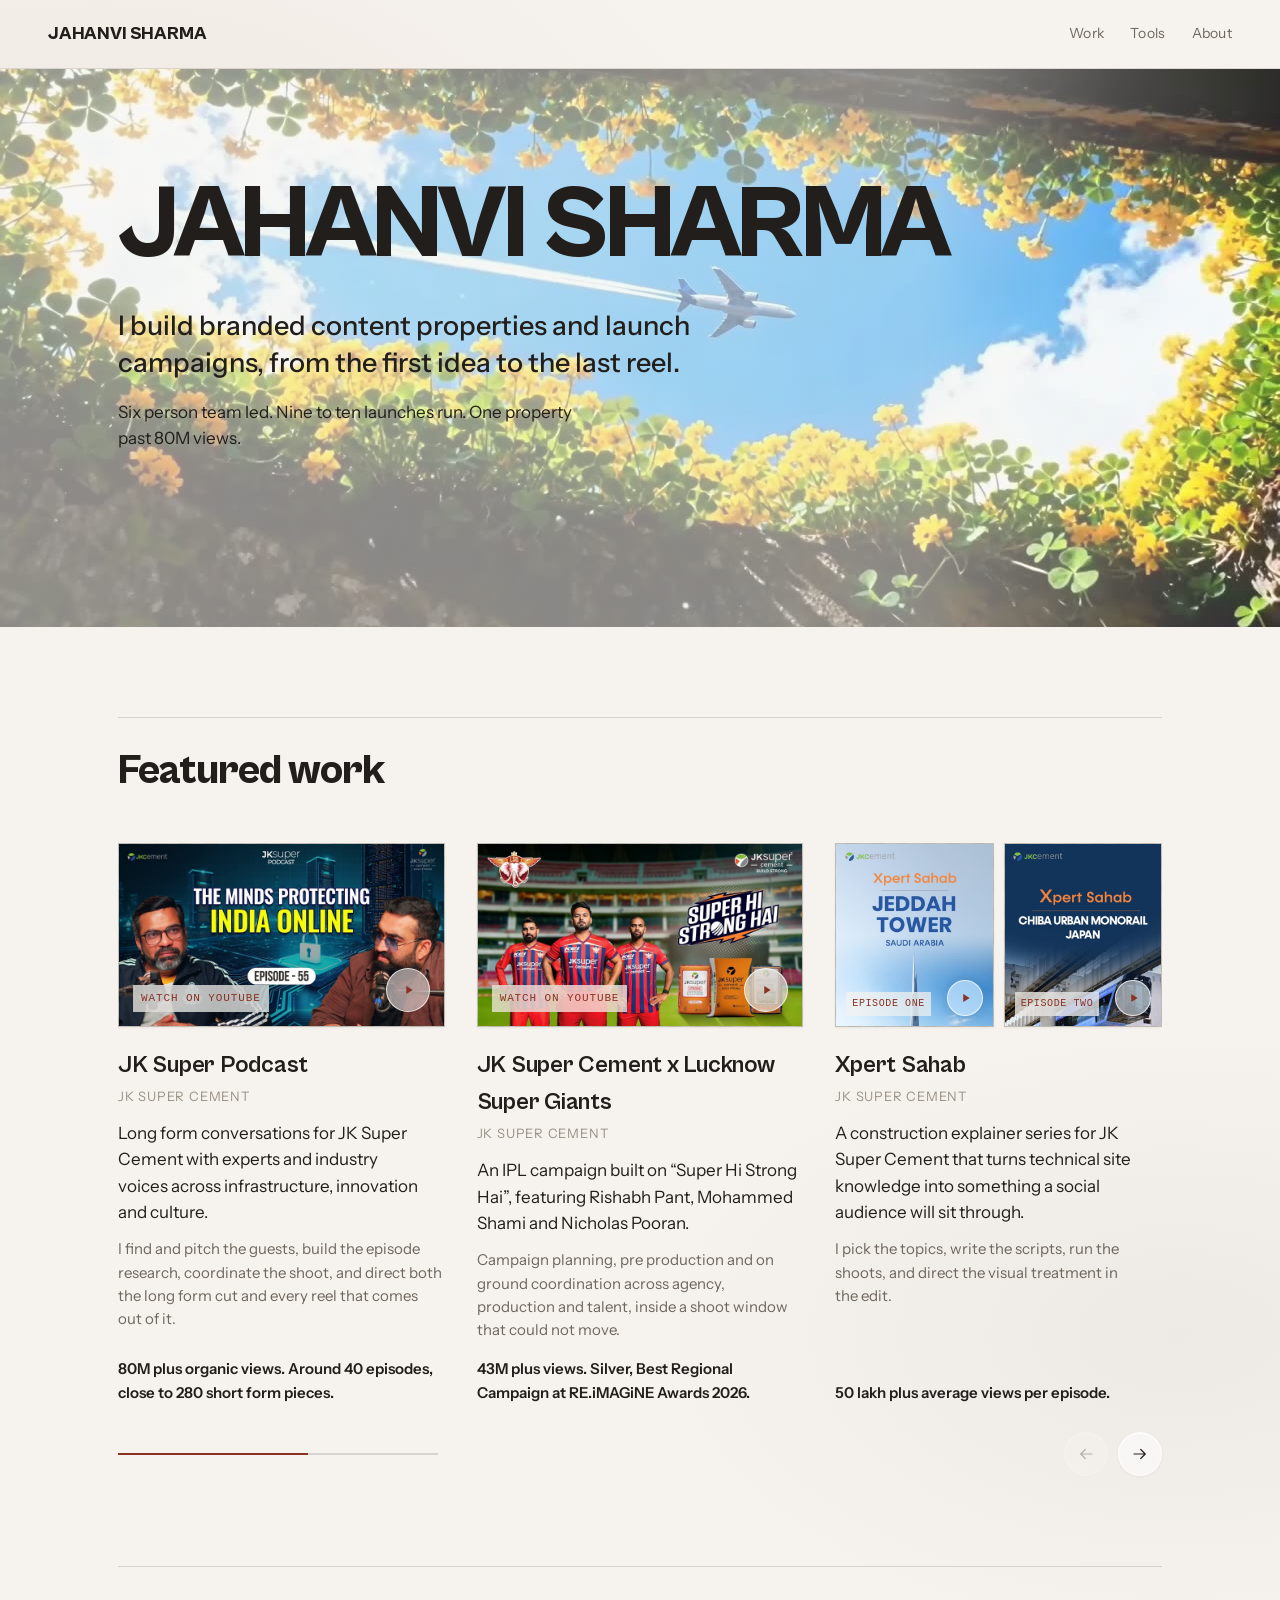
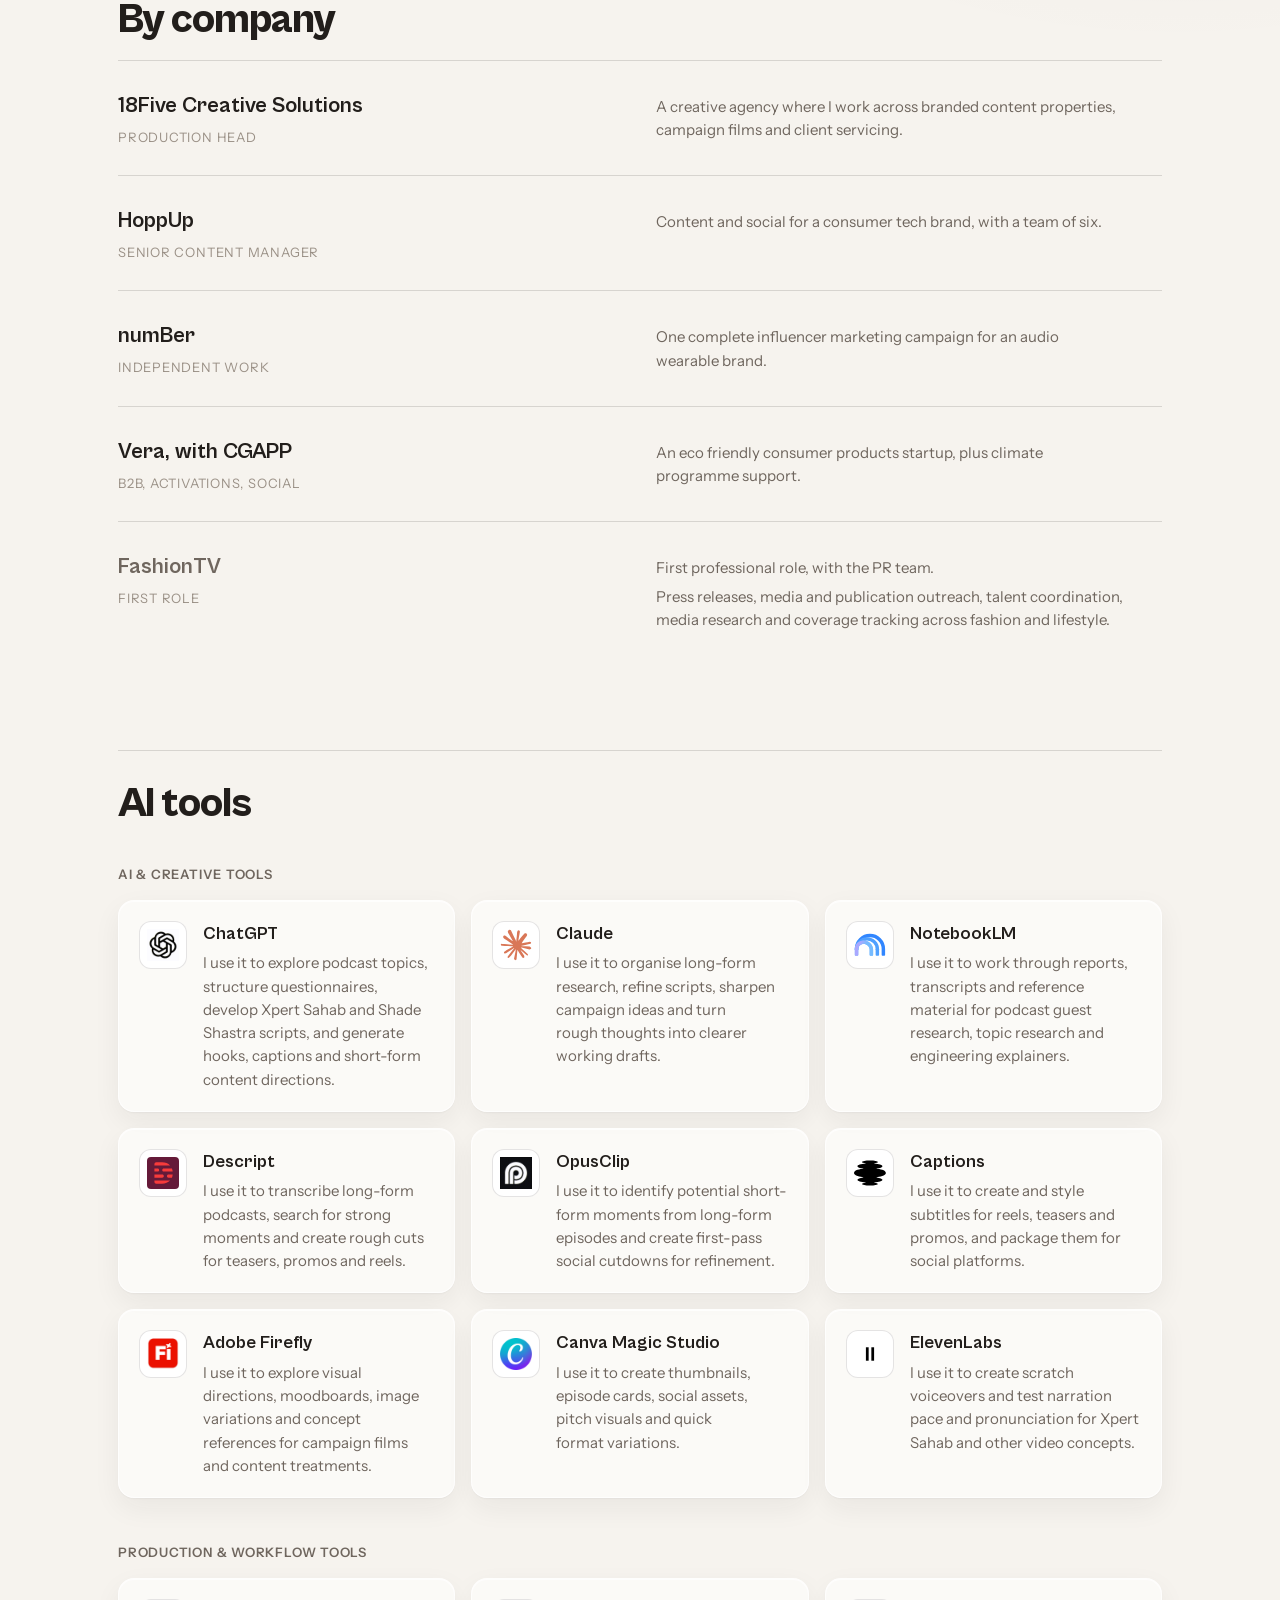
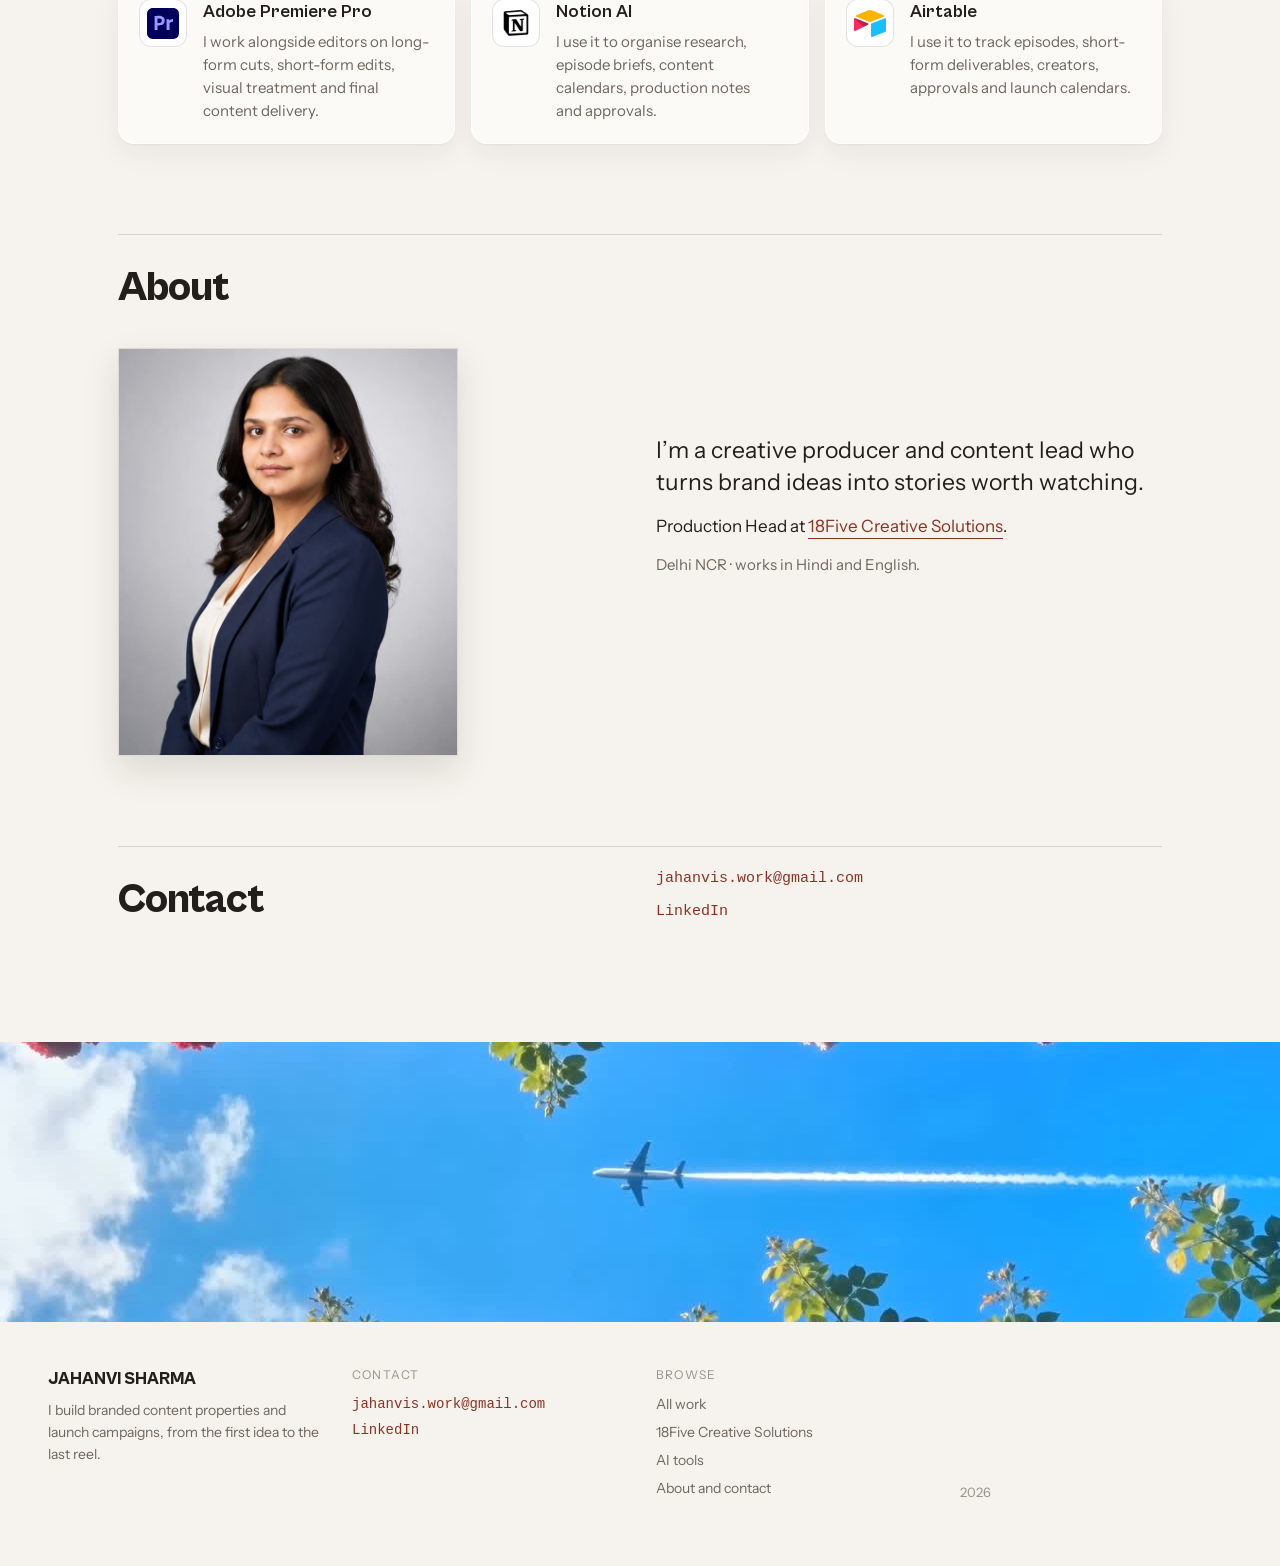
==== commit 16fb6b25: "Give AI tools real logos and the copy on how each is used; spell numBer AI tools is now two groups, " ====
--- a/public/index.html
+++ b/public/index.html
@@ -137,12 +137,12 @@
               <p class="project__result">2K to 12K plus followers, grown organically.</p>
             </article>
 
-            <!-- Off by default in the design. Remove "hidden" to feature Numer as a sixth card. -->
+            <!-- Off by default in the design. Remove "hidden" to feature numBer as a sixth card. -->
             <article class="project" hidden>
               <div class="media">
                 <span class="media__label">creator content [FILL]</span>
               </div>
-              <h3 class="project__title">Numer</h3>
+              <h3 class="project__title">numBer</h3>
               <p class="label">Independent work</p>
               <p class="project__summary">An audio wearable brand. I ran a complete influencer marketing campaign, from brief to execution.</p>
               <p class="project__role">Creator identification and shortlisting, campaign planning, briefs, coordination and review of deliverables.</p>
@@ -194,7 +194,7 @@
           </li>
           <li class="company">
             <div>
-              <h3 class="company__name"><a href="work/numer/">Numer</a></h3>
+              <h3 class="company__name"><a href="work/numer/">numBer</a></h3>
               <p class="label">Independent work</p>
             </div>
             <div class="company__about">
@@ -228,22 +228,97 @@
           <h2 class="section-title">AI tools</h2>
         </div>
 
-        <ul class="pills" role="list">
-          <li class="pill">Claude and ChatGPT</li>
-          <li class="pill">NotebookLM</li>
-          <li class="pill">ElevenLabs</li>
-          <li class="pill">Adobe Premiere Pro</li>
-          <li class="pill">Descript</li>
-          <li class="pill">Opus Clip</li>
-          <li class="pill">Submagic and Captions</li>
-          <li class="pill">Midjourney and Adobe Firefly</li>
-          <li class="pill">Runway and Google Veo</li>
-          <li class="pill">Notion AI and Airtable</li>
-          <li class="pill">Canva Magic Studio</li>
+        <h3 class="tool-group">AI &amp; Creative Tools</h3>
+        <ul class="tool-grid" role="list">
+          <li class="tool">
+            <span class="tool__logo"><img src="assets/media/tools/chatgpt.png" alt="" width="32" height="32" loading="lazy" decoding="async"></span>
+            <div>
+              <h4 class="tool__name">ChatGPT</h4>
+              <p class="tool__use">I use it to explore podcast topics, structure questionnaires, develop Xpert Sahab and Shade Shastra scripts, and generate hooks, captions and short-form content directions.</p>
+            </div>
+          </li>
+          <li class="tool">
+            <span class="tool__logo"><img src="assets/media/tools/claude.svg" alt="" width="32" height="32" loading="lazy" decoding="async"></span>
+            <div>
+              <h4 class="tool__name">Claude</h4>
+              <p class="tool__use">I use it to organise long-form research, refine scripts, sharpen campaign ideas and turn rough thoughts into clearer working drafts.</p>
+            </div>
+          </li>
+          <li class="tool">
+            <span class="tool__logo"><img src="assets/media/tools/notebooklm.svg" alt="" width="32" height="32" loading="lazy" decoding="async"></span>
+            <div>
+              <h4 class="tool__name">NotebookLM</h4>
+              <p class="tool__use">I use it to work through reports, transcripts and reference material for podcast guest research, topic research and engineering explainers.</p>
+            </div>
+          </li>
+          <li class="tool">
+            <span class="tool__logo"><img src="assets/media/tools/descript.svg" alt="" width="32" height="32" loading="lazy" decoding="async"></span>
+            <div>
+              <h4 class="tool__name">Descript</h4>
+              <p class="tool__use">I use it to transcribe long-form podcasts, search for strong moments and create rough cuts for teasers, promos and reels.</p>
+            </div>
+          </li>
+          <li class="tool">
+            <span class="tool__logo"><img src="assets/media/tools/opusclip.png" alt="" width="32" height="32" loading="lazy" decoding="async"></span>
+            <div>
+              <h4 class="tool__name">OpusClip</h4>
+              <p class="tool__use">I use it to identify potential short-form moments from long-form episodes and create first-pass social cutdowns for refinement.</p>
+            </div>
+          </li>
+          <li class="tool">
+            <span class="tool__logo"><img src="assets/media/tools/captions.svg" alt="" width="32" height="32" loading="lazy" decoding="async"></span>
+            <div>
+              <h4 class="tool__name">Captions</h4>
+              <p class="tool__use">I use it to create and style subtitles for reels, teasers and promos, and package them for social platforms.</p>
+            </div>
+          </li>
+          <li class="tool">
+            <span class="tool__logo"><img src="assets/media/tools/firefly.png" alt="" width="32" height="32" loading="lazy" decoding="async"></span>
+            <div>
+              <h4 class="tool__name">Adobe Firefly</h4>
+              <p class="tool__use">I use it to explore visual directions, moodboards, image variations and concept references for campaign films and content treatments.</p>
+            </div>
+          </li>
+          <li class="tool">
+            <span class="tool__logo"><img src="assets/media/tools/canva.png" alt="" width="32" height="32" loading="lazy" decoding="async"></span>
+            <div>
+              <h4 class="tool__name">Canva Magic Studio</h4>
+              <p class="tool__use">I use it to create thumbnails, episode cards, social assets, pitch visuals and quick format variations.</p>
+            </div>
+          </li>
+          <li class="tool">
+            <span class="tool__logo"><img src="assets/media/tools/elevenlabs.svg" alt="" width="32" height="32" loading="lazy" decoding="async"></span>
+            <div>
+              <h4 class="tool__name">ElevenLabs</h4>
+              <p class="tool__use">I use it to create scratch voiceovers and test narration pace and pronunciation for Xpert Sahab and other video concepts.</p>
+            </div>
+          </li>
         </ul>
 
-        <!-- Points at a page that was not in the design export. Remove "hidden" once it exists. -->
-        <p class="more" hidden><a class="text-link" href="tools/">How I use them</a></p>
+        <h3 class="tool-group">Production &amp; Workflow Tools</h3>
+        <ul class="tool-grid" role="list">
+          <li class="tool">
+            <span class="tool__logo"><img src="assets/media/tools/premiere_pro.svg" alt="" width="32" height="32" loading="lazy" decoding="async"></span>
+            <div>
+              <h4 class="tool__name">Adobe Premiere Pro</h4>
+              <p class="tool__use">I work alongside editors on long-form cuts, short-form edits, visual treatment and final content delivery.</p>
+            </div>
+          </li>
+          <li class="tool">
+            <span class="tool__logo"><img src="assets/media/tools/notion.png" alt="" width="32" height="32" loading="lazy" decoding="async"></span>
+            <div>
+              <h4 class="tool__name">Notion AI</h4>
+              <p class="tool__use">I use it to organise research, episode briefs, content calendars, production notes and approvals.</p>
+            </div>
+          </li>
+          <li class="tool">
+            <span class="tool__logo"><img src="assets/media/tools/airtable.svg" alt="" width="32" height="32" loading="lazy" decoding="async"></span>
+            <div>
+              <h4 class="tool__name">Airtable</h4>
+              <p class="tool__use">I use it to track episodes, short-form deliverables, creators, approvals and launch calendars.</p>
+            </div>
+          </li>
+        </ul>
       </section>
 
       <section id="about" class="section about rise" style="--delay: 460ms">
--- a/public/assets/css/styles.css
+++ b/public/assets/css/styles.css
@@ -194,6 +194,12 @@
   color: var(--muted);
   font-size: 14px;
   letter-spacing: 0.02em;
+}
+
+/* Taller tap targets without moving anything. */
+.site-nav a {
+  margin-block: -11px;
+  padding-block: 11px;
 }
 
 /* Layout */
@@ -676,6 +682,12 @@
   letter-spacing: 0.06em;
 }
 
+@media (max-width: 699px) {
+  .media-pair .media__label {
+    font-size: 11px;
+  }
+}
+
 /* Rows. Used by By company on the home page and by the entries on a
    company page: a name on the left, the description on the right. */
 
@@ -888,44 +900,68 @@
   font-size: clamp(24px, 3.4vw, 34px);
 }
 
-/* Skills and tools */
-
-.pills {
+/* Tools */
+
+.tool-group {
+  margin: 0 0 16px;
+  color: var(--muted);
+  font-size: 13px;
+  font-weight: 600;
+  letter-spacing: 0.06em;
+  text-transform: uppercase;
+}
+
+.tool-grid + .tool-group {
+  margin-top: 44px;
+}
+
+.tool-grid {
+  display: grid;
+  grid-template-columns: repeat(auto-fill, minmax(min(300px, 100%), 1fr));
+  gap: 16px;
+}
+
+/* Frosted by tint, border and shadow rather than backdrop-filter: there is
+   nothing behind these to blur, and twelve blur layers cost scrolling on phones. */
+.tool {
   display: flex;
-  flex-wrap: wrap;
-  gap: 12px;
-}
-
-.pill {
-  padding: 10px 20px;
+  align-items: flex-start;
+  gap: 16px;
+  padding: 20px;
   border: 1px solid var(--glass-edge);
-  border-radius: 999px;
-  background: var(--glass);
-  -webkit-backdrop-filter: var(--glass-blur);
-  backdrop-filter: var(--glass-blur);
-  box-shadow: 0 1px 3px rgba(34, 30, 27, 0.05), inset 0 1px 0 rgba(255, 255, 255, 0.65);
+  border-radius: 16px;
+  background: rgba(255, 255, 255, 0.55);
+  box-shadow: 0 1px 2px rgba(34, 30, 27, 0.04), 0 10px 28px rgba(34, 30, 27, 0.06), inset 0 1px 0 rgba(255, 255, 255, 0.7);
+}
+
+.tool__logo {
+  display: grid;
+  flex: none;
+  place-items: center;
+  width: 48px;
+  height: 48px;
+  border: 1px solid var(--rule-light);
+  border-radius: 12px;
+  background: #fff;
+}
+
+.tool__logo img {
+  width: 32px;
+  height: 32px;
+  object-fit: contain;
+}
+
+.tool__name {
+  margin: 2px 0 6px;
+  font-family: var(--font-display);
+  font-weight: 700;
+  font-size: 18px;
+  line-height: 1.25;
+}
+
+.tool__use {
+  color: var(--muted);
   font-size: 15px;
-}
-
-a.pill {
-  transition: background-color 200ms ease;
-}
-
-a.pill:hover {
-  background: var(--tint);
-}
-
-.tools .pills {
-  gap: 10px;
-}
-
-.tools .pill {
-  padding: 9px 18px;
-  white-space: nowrap;
-}
-
-.tools .more {
-  margin-top: 26px;
 }
 
 /* About and contact */
@@ -1050,13 +1086,17 @@
 .footer__links {
   display: flex;
   flex-direction: column;
-  gap: 6px;
+  gap: 0;
   color: var(--muted);
   font-size: 14px;
 }
 
 .footer__links .footer__heading {
-  margin-bottom: 4px;
+  margin-bottom: 7px;
+}
+
+.footer__links a {
+  padding-block: 3px;
 }
 
 .footer__year {
